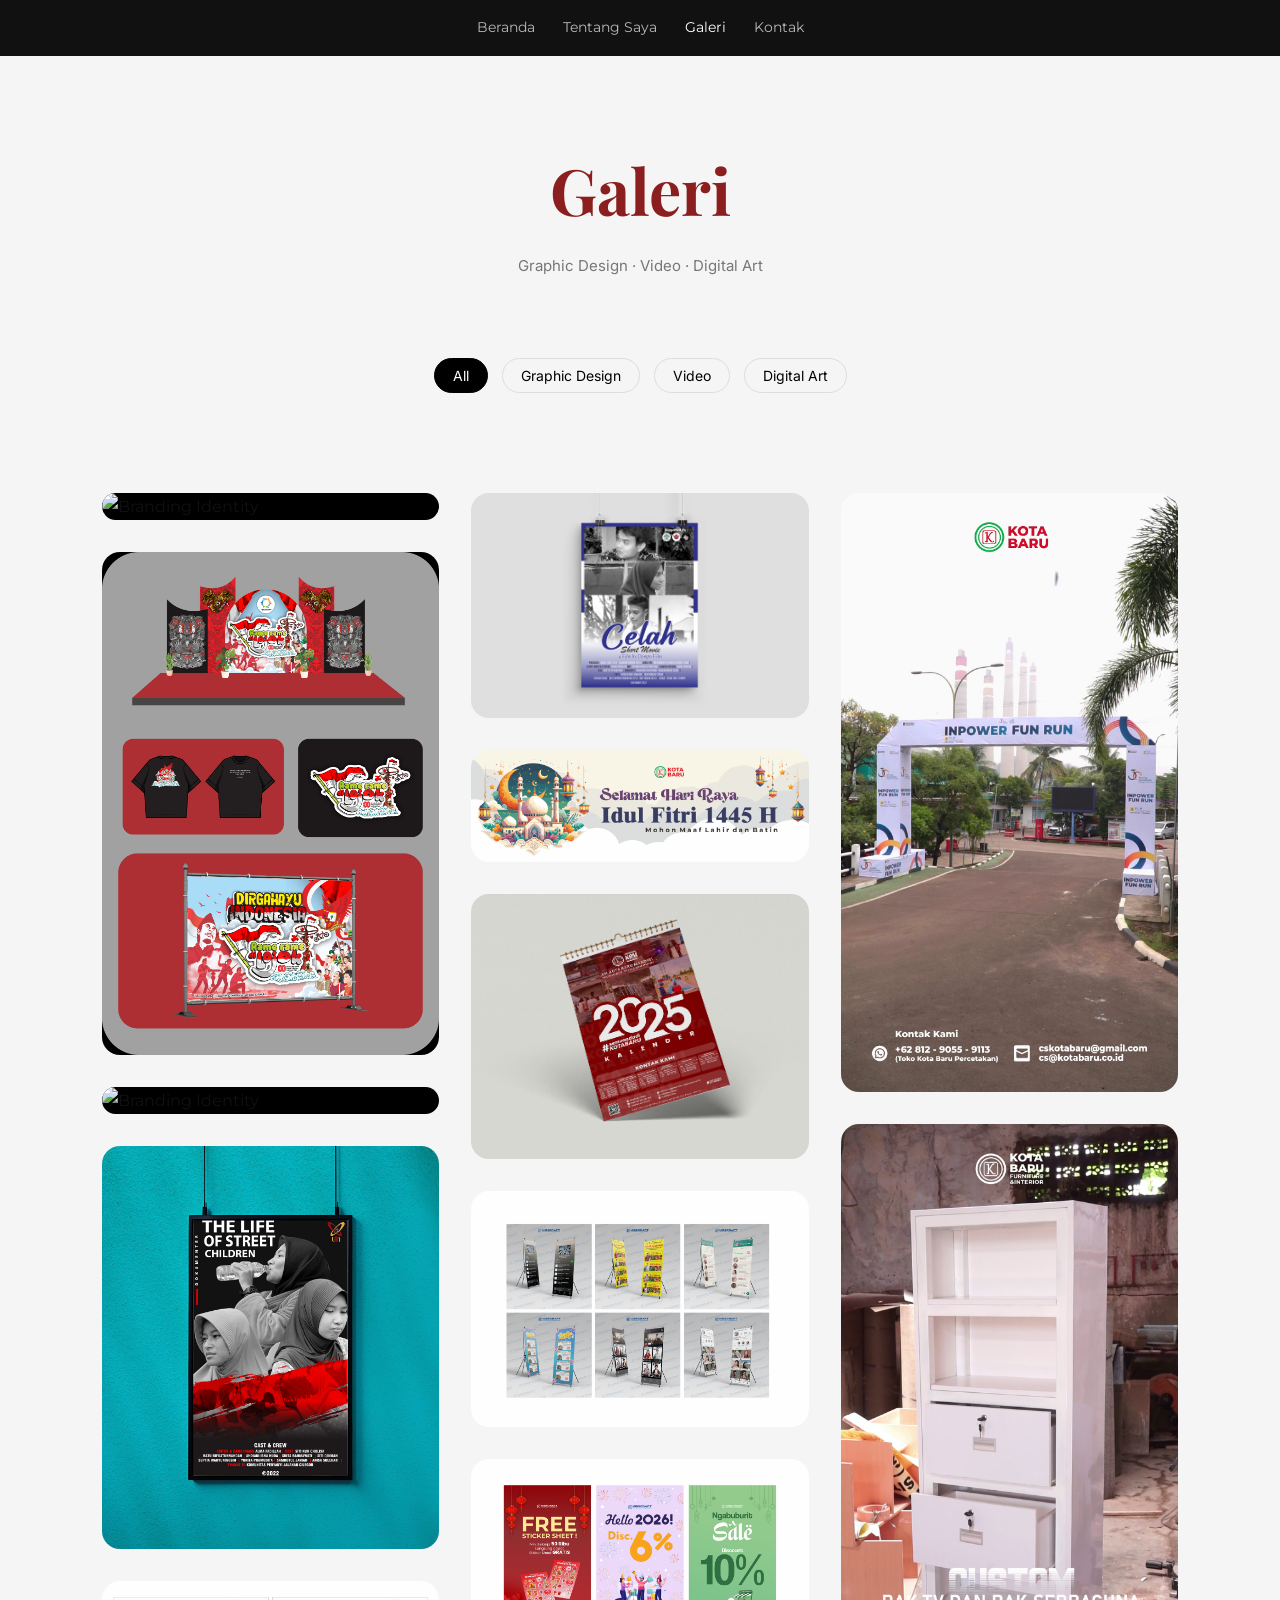
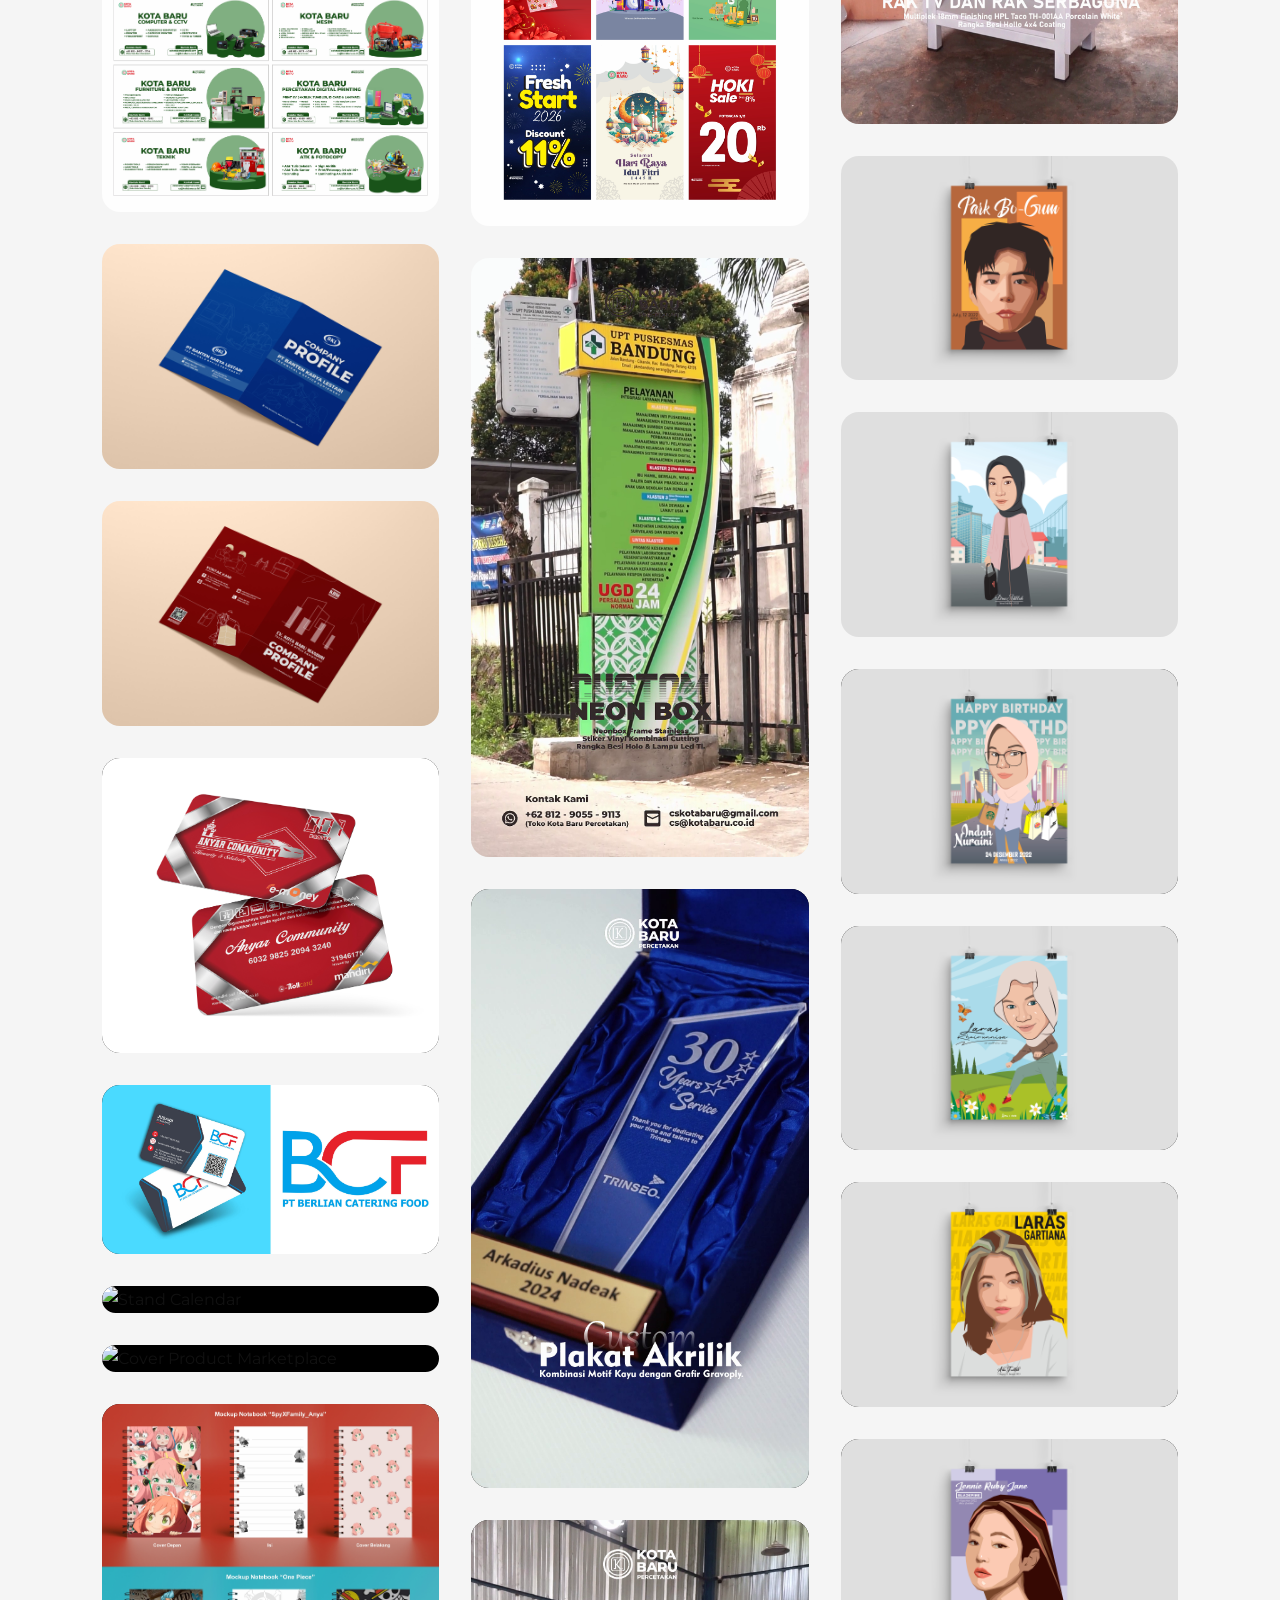
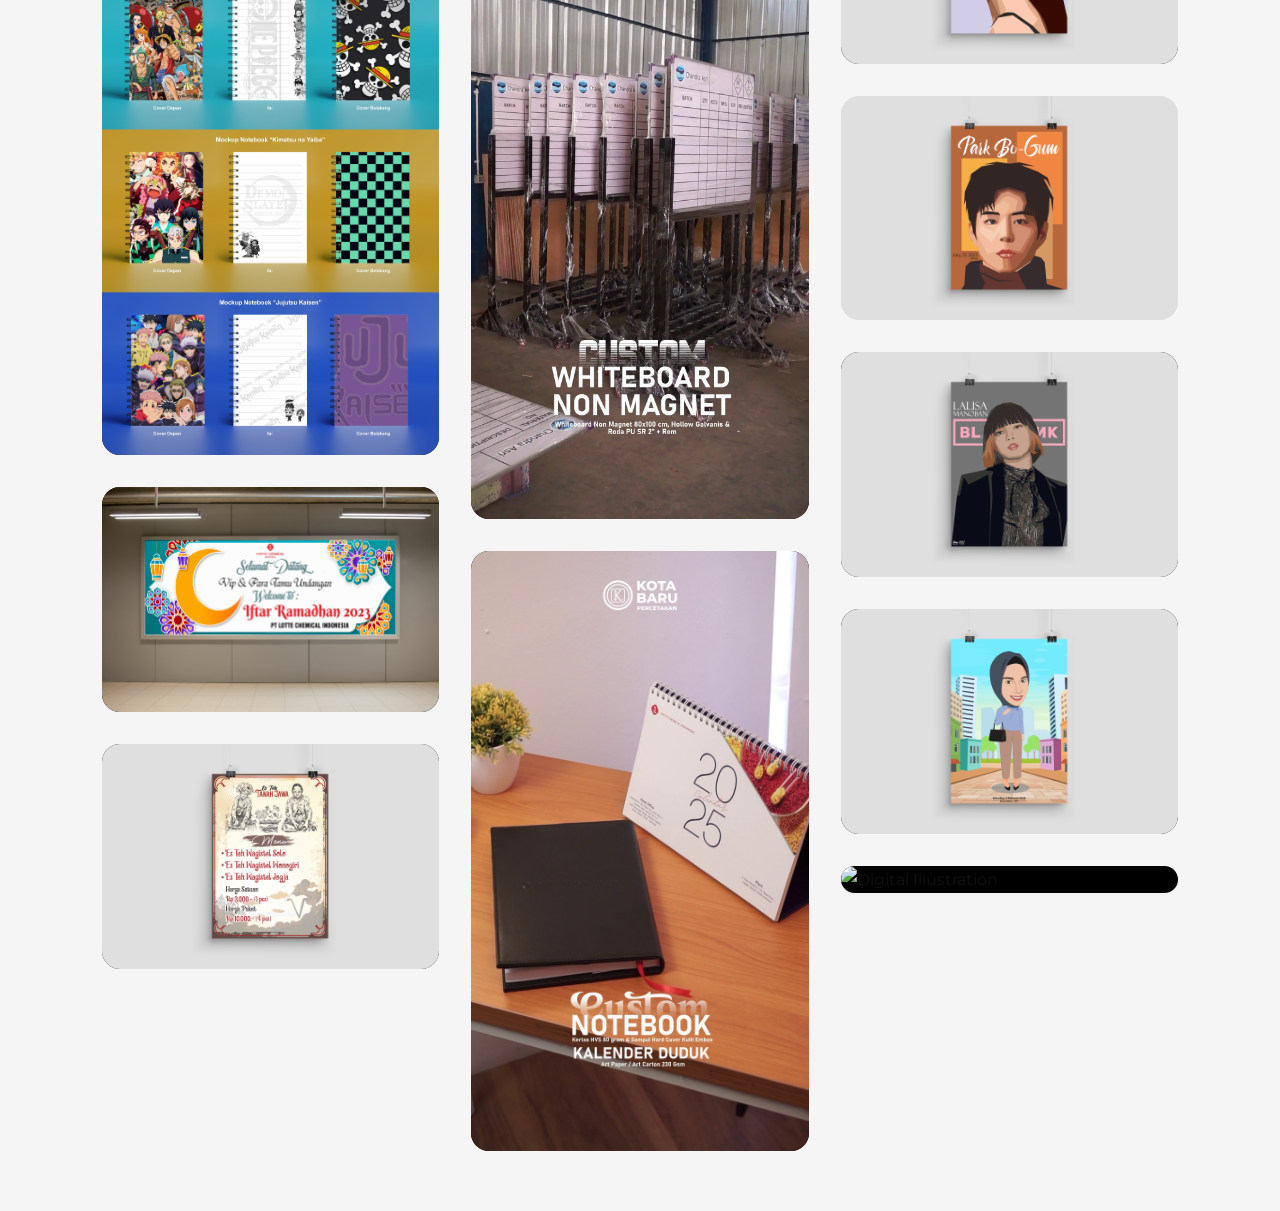
==== galeri.html @ 46d8c025 "first commit" ====
<!DOCTYPE html>
<html lang="id">
<head>
  <meta charset="UTF-8" />
  <meta name="viewport" content="width=device-width, initial-scale=1.0"/>
  <title>Galeri — Alma Fadillah</title>

  <link href="https://fonts.googleapis.com/css2?family=Playfair+Display:wght@600;800&family=Inter:wght@300;400;500&family=Montserrat:wght@300;400;500;600&display=swap" rel="stylesheet">
  <link rel="stylesheet" href="css/style.css">
</head>
<body>

<!-- NAVBAR -->
<nav class="navbar">
  <div class="nav-inner center">
    <div class="nav-links">
      <a href="index.html">Beranda</a>
      <a href="tentangsaya.html">Tentang Saya</a>
      <a class="active" href="galeri.html">Galeri</a>
      <a href="kontak.html">Kontak</a>
    </div>
  </div>
</nav>

<!-- HEADER -->
<section class="works-header">
  <h1>Galeri</h1>
  <p>Graphic Design · Video · Digital Art</p>
</section>

<!-- FILTER -->
<div class="works-filter">
  <button class="filter-item active" data-filter="all">All</button>
  <button class="filter-item" data-filter="design">Graphic Design</button>
  <button class="filter-item" data-filter="video">Video</button>
  <button class="filter-item" data-filter="art">Digital Art</button>
</div>

<!-- WORKS GRID -->
<section class="works">

  <!-- ================= GRAPHIC DESIGN ================= -->
  <div class="work-card" data-category="design">
    <img src="Media/KEDAI A2 + 1.png" alt="Branding Identity">
    <div class="work-info">
      <h4>Branding Identity</h4>
      <span>Graphic Design</span>
    </div>
  </div>

    <div class="work-card" data-category="design">
    <img src="Media/RAME RAME DI LOJOK.png" alt="Branding Identity">
    <div class="work-info">
      <h4>Branding Identity</h4>
      <span>Graphic Design</span>
    </div>

  </div>
    <div class="work-card" data-category="design">
    <img src="Media/LOJOK FUNDAY.png" alt="Branding Identity">
    <div class="work-info">
      <h4>Branding Identity</h4>
      <span>Graphic Design</span>
    </div>
  </div>

  <div class="work-card" data-category="design">
    <img src="Media/m_s1_5.jpg" alt="Promotional Poster">
    <div class="work-info">
      <h4>Promotional Poster</h4>
      <span>Graphic Design</span>
    </div>
  </div>

  </div>
    <div class="work-card" data-category="design">
    <img src="Media/KOTABARU.jpg" alt="Banner Design">
    <div class="work-info">
      <h4>Banner Website</h4>
      <span>Graphic Design</span>
    </div>
  </div>

    </div>
    <div class="work-card" data-category="design">
    <img src="Media/Company Profile Banten Karya Lestari.jpg" alt="Company Profile">
    <div class="work-info">
      <h4>Company Profile</h4>
      <span>Graphic Design</span>
    </div>
  </div>

    </div>
    <div class="work-card" data-category="design">
    <img src="Media/COMPANY PROFILE KOTA BARU 2025.jpg" alt="Company Profile">
    <div class="work-info">
      <h4>Company Profile</h4>
      <span>Graphic Design</span>
    </div>
  </div>

      </div>
    <div class="work-card" data-category="design">
    <img src="Media/417588882_4dc7d1eb-621c-43a7-b7d1-4bcab6e1b6f1.jpg" alt="Card">
    <div class="work-info">
      <h4>Card</h4>
      <span>Graphic Design</span>
    </div>
  </div>

      </div>
    <div class="work-card" data-category="design">
    <img src="Media/BCF.jpg" alt="Name Card">
    <div class="work-info">
      <h4>Name Card & Logo</h4>
      <span>Graphic Design</span>
    </div>
  </div>

        </div>
    <div class="work-card" data-category="design">
    <img src="Media/KALENDER DUDUK KOTA BARU 2025.jpg" alt="Stand Calendar">
    <div class="work-info">
      <h4>Stand Calendar</h4>
      <span>Graphic Design</span>
    </div>
  </div>

         </div>
    <div class="work-card" data-category="design">
    <img src="Media/COVER MARKETPLACE.png" alt="Cover Product Marketplace">
    <div class="work-info">
      <h4>Cover Product Marketplace</h4>
      <span>Graphic Design</span>
    </div>
  </div>

           </div>
    <div class="work-card" data-category="design">
    <img src="Media/MockupNotebook.jpg" alt="Mockup Notebook">
    <div class="work-info">
      <h4>Mockup Notebook</h4>
      <span>Graphic Design</span>
    </div>
  </div>

           </div>
    <div class="work-card" data-category="design">
    <img src="Media/ROLL BANNER LOTTE RAMADHAN.jpg" alt="Banner">
    <div class="work-info">
      <h4>Banner</h4>
      <span>Graphic Design</span>
    </div>
  </div>

             </div>
    <div class="work-card" data-category="design">
    <img src="Media/5780501_14H.jpg" alt="Menu Book">
    <div class="work-info">
      <h4>Menu Book</h4>
      <span>Graphic Design</span>
    </div>
  </div>

               </div>
    <div class="work-card" data-category="design">
    <img src="Media/5780501_14I.jpg" alt="Poster Movie">
    <div class="work-info">
      <h4>Poster Movie</h4>
      <span>Graphic Design</span>
    </div>
  </div>

                 </div>
    <div class="work-card" data-category="design">
    <img src="Media/IDUL FITRI 2.jpg" alt="Feed Instagram">
    <div class="work-info">
      <h4>Feed Instagram</h4>
      <span>Graphic Design</span>
    </div>
  </div>

                 </div>
    <div class="work-card" data-category="design">
    <img src="Media/KALENDER DINDING 2025.jpg" alt="Calendar">
    <div class="work-info">
      <h4>Calendar</h4>
      <span>Graphic Design</span>
    </div>
  </div>

                 </div>
    <div class="work-card" data-category="design">
    <img src="Media/TEMPLATE X BANNER.jpg" alt="Template Custom X Banner">
    <div class="work-info">
      <h4>Template Custom X Banner</h4>
      <span>Graphic Design</span>
    </div>
  </div>

                 </div>
    <div class="work-card" data-category="design">
    <img src="Media/STORY.jpg" alt="Story Social Media">
    <div class="work-info">
      <h4>Poster</h4>
      <span>Graphic Design</span>
    </div>
  </div>
  <!-- ================= VIDEO (INSTAGRAM) ================= -->
  <a
    href="https://www.instagram.com/reel/DM_v2r_N6xY/"
    target="_blank"
    class="work-card video-card"
    data-category="video"
  >
    <img src="Media/NEON BOX.png" alt="Custom NeonBox">
    <div class="work-info">
      <h4>Custom NeonBox</h4>
      <span>Video Production · Instagram</span>
    </div>
  </a>
  <a
    href="https://www.instagram.com/reel/DMt1JNIIuYc/?utm_source=ig_web_copy_link&igsh=MzRlODBiNWFlZA=="
    target="_blank"
    class="work-card video-card"
    data-category="video"
  >
    <img src="Media/akrilik.png" alt="Plakat Akrilik">
    <div class="work-info">
      <h4>Plakat Akrilik</h4>
      <span>Video Production · Instagram</span>
    </div>
  </a>
  <a
    href="https://www.instagram.com/reel/DMjo17qNfu5/?utm_source=ig_web_copy_link&igsh=MzRlODBiNWFlZA=="
    target="_blank"
    class="work-card video-card"
    data-category="video"
  >
    <img src="Media/MADING CHDRA.png" alt="Custom Whiteboard">
    <div class="work-info">
      <h4>Custom Whiteboard</h4>
      <span>Video Production · Instagram</span>
    </div>
  </a>
  <a
    href="https://www.instagram.com/reel/DQYJe3HjYIH/?utm_source=ig_web_copy_link&igsh=MzRlODBiNWFlZA=="
    target="_blank"
    class="work-card video-card"
    data-category="video"
  >
    <img src="Media/NOTEBOOK LOTTE.png" alt="Custom Notebook">
    <div class="work-info">
      <h4>Custom Notebook</h4>
      <span>Video Production · Instagram</span>
    </div>
  </a>
  <a
    href="https://www.instagram.com/reel/DPNjNgLlFDO/?utm_source=ig_web_copy_link&igsh=MzRlODBiNWFlZA=="
    target="_blank"
    class="work-card video-card"
    data-category="video"
  >
    <img src="Media/FUNRUN.png" alt="Custom Gate">
    <div class="work-info">
      <h4>Custom Gate</h4>
      <span>Video Production · Instagram</span>
    </div>
  </a>
  <a
    href="https://www.instagram.com/reel/DQauRfOgXzu/?utm_source=ig_web_copy_link&igsh=MzRlODBiNWFlZA=="
    target="_blank"
    class="work-card video-card"
    data-category="video"
  >
    <img src="Media/RAK SERBAGUNA.png" alt="Custom Furniture">
    <div class="work-info">
      <h4>Custom Furniture</h4>
      <span>Video Production · Instagram</span>
    </div>
  </a>
  <!-- ================= DIGITAL ART ================= -->
  <div class="work-card" data-category="art">
    <img src="Media/5780501_14E.jpg" alt="Digital Illustration">
    <div class="work-info">
      <h4>Digital Illustration</h4>
      <span>Digital Art</span>
    </div>
  </div>

  <div class="work-card" data-category="art">
    <img src="Media/5780501_14.jpg " alt="Digital Illustration">
    <div class="work-info">
      <h4>Digital Illustration</h4>
      <span>Digital Art</span>
    </div>
  </div>

    <div class="work-card" data-category="art">
    <img src="Media/5780501_14A.jpg" alt="Digital Illustration">
    <div class="work-info">
      <h4>Digital Illustration</h4>
      <span>Digital Art</span>
    </div>
  </div>

    <div class="work-card" data-category="art">
    <img src="Media/5780501_14B.jpg" alt="Digital Illustration">
    <div class="work-info">
      <h4>Digital Illustration</h4>
      <span>Digital Art</span>
    </div>
  </div>

    <div class="work-card" data-category="art">
    <img src="Media/5780501_14C.jpg" alt="Digital Illustration">
    <div class="work-info">
      <h4>Digital Illustration</h4>
      <span>Digital Art</span>
    </div>
  </div>

      <div class="work-card" data-category="art">
    <img src="Media/5780501_14D.jpg" alt="Digital Illustration">
    <div class="work-info">
      <h4>Digital Illustration</h4>
      <span>Digital Art</span>
    </div>
  </div>

        <div class="work-card" data-category="art">
    <img src="Media/5780501_14E.jpg" alt="Digital Illustration">
    <div class="work-info">
      <h4>Digital Illustration</h4>
      <span>Digital Art</span>
    </div>
  </div>

          <div class="work-card" data-category="art">
    <img src="Media/5780501_14F.jpg" alt="Digital Illustration">
    <div class="work-info">
      <h4>Digital Illustration</h4>
      <span>Digital Art</span>
    </div>
  </div>

            <div class="work-card" data-category="art">
    <img src="Media/5780501_14G.jpg" alt="Digital Illustration">
    <div class="work-info">
      <h4>Digital Illustration</h4>
      <span>Digital Art</span>
    </div>
  </div>
            <div class="work-card" data-category="art">
    <img src="Media/KARIKATUR ALL IN.jpg" alt="Digital Illustration">
    <div class="work-info">
      <h4>Digital Illustration</h4>
      <span>Digital Art</span>
    </div>
  </div>

</section>

<script src="js/main.js"></script>
</body>
</html>
---- css/style.css ----
/* =====================================================
   GLOBAL RESET & VARIABLE
===================================================== */
*,
*::before,
*::after {
  margin: 0;
  padding: 0;
  box-sizing: border-box;
}

:root {
  --red: #8b1e1e;
  --red-soft: #f8eeee;
  --dark: #111;
}

html {
  scroll-behavior: smooth;
}

body {
  font-family: 'Montserrat', sans-serif;
  background: #f5f5f5;
  color: #111;
  line-height: 1.7;
}

/* IMAGE NATURAL (WAJIB) */
img {
  max-width: 100%;
  height: auto;
  display: block;
}

/* =====================================================
   NAVBAR
===================================================== */
.navbar {
  position: sticky;
  top: 0;
  background: var(--dark);
  z-index: 10;
}

.nav-inner {
  max-width: 1200px;
  margin: auto;
  padding: 16px 24px;
  display: flex;
  flex-direction: column;
  align-items: center;
  gap: 12px;
}

.logo {
  color: #fff;
  font-weight: 600;
  letter-spacing: 2px;
}

.nav-links {
  display: flex;
  gap: 28px;
}

.nav-links a {
  color: #fff;
  text-decoration: none;
  font-size: 14px;
  opacity: 0.7;
}

.nav-links a.active,
.nav-links a:hover {
  opacity: 1;
}

/* =====================================================
   HERO
===================================================== */
.hero {
  min-height: 100vh;
  background: var(--red);
  display: flex;
  align-items: center;
  justify-content: center;
}

.hero-inner {
  text-align: center;
  color: #fff;
}

.hero h1 {
  margin-top: px;
  letter-spacing: px;
  font-family: 'Playfair Display', serif;
  font-size: 120px;
}
.hero h2 {
  margin-top: px;
  font-family: 'Playfair Display', serif;
  font-size: 40px;
}
.hero p {
  margin-top: px;
  letter-spacing: px;
}

.hero-btn {
  display: inline-block;
  margin-top: 36px;
  padding: 14px 36px;
  border: 1.5px solid #fff;
  border-radius: 6px;
  color: #fff;
  text-decoration: none;
  font-size: 13px;
  letter-spacing: 2px;
  transition: .3s;
}

.hero-btn:hover {
  background: #fff;
  color: var(--red);
}

/* =====================================================
   SECTION BASE
===================================================== */
.section-red {
  background: var(--red-soft);
  padding: 100px 0;
  border-top: 4px solid var(--red);
}

/* =====================================================
   ABOUT PAGE
===================================================== */
.about-editorial {
  max-width: 1200px;
  margin: auto;
  padding: 0 24px;
}

/* TITLE */
.about-head {
  max-width: 600px;
  margin: 0 auto 64px;
  text-align: center;
}

.about-head h1 {
  font-family: 'Playfair Display', serif;
  font-size: 50px;
  color: var(--red);
}

.about-head .line {
  width: 64px;
  height: 4px;
  background: var(--red);
  margin: 18px auto 0;
}

/* CONTENT */
.about-content {
  display: flex;
  flex-direction: column;
  align-items: center;
  gap: 56px;
}

.about-text {
  max-width: 780px;
  text-align: center;
}

.about-text p {
  line-height: 1.9;
}

/* =====================================================
   ABOUT IMAGES — FLEXIBLE / NATURAL
===================================================== */
.about-images {
  width: 100%;
  max-width: 1000px;
  margin: auto;
  column-width: 260px;
  column-gap: 24px;
}

.about-images img {
  width: 100%;
  height: auto;
  margin-bottom: 24px;
  border-radius: 16px;
  box-shadow: 0 14px 32px rgba(0,0,0,0.08);
  transition: transform .3s ease, box-shadow .3s ease;
}

.about-images img:hover {
  transform: translateY(-4px);
  box-shadow: 0 20px 46px rgba(0,0,0,0.14);
}

/* =====================================================
   EXPERIENCE
===================================================== */
.experience-wrap {
  max-width: 1000px;
  margin: auto;
}

.experience-wrap h1 {
  text-align: center;
  font-family: 'Playfair Display', serif;
  font-size: 50px;
  margin-bottom: 80px;
  color: var(--red);
}

.timeline {
  display: flex;
  flex-direction: column;
  gap: 96px;
}

.timeline-item {
  display: grid;
  grid-template-columns: 160px 1fr;
  gap: 40px;
  position: relative;
}

.year {
  font-size: 13px;
  letter-spacing: 1px;
  opacity: .6;
}

.timeline-content h4 {
  font-size: 22px;
  margin-bottom: 6px;
}

.timeline-content .role {
  font-weight: 500;
  margin-bottom: 12px;
}

.timeline-content .desc {
  max-width: 720px;
  margin-bottom: 24px;
  line-height: 1.8;
}

/* WORK PREVIEW — NATURAL SIZE */
.experience-works {
  display: grid;
  grid-template-columns: repeat(auto-fill, minmax(260px, 1fr));
  gap: 20px;
}

.experience-works img {
  width: 100%;
  height: auto;          /* ⬅️ ini kuncinya */
  object-fit: contain;   /* gambar nggak kepotong */
  border-radius: 14px;
  box-shadow: 0 10px 25px rgba(0,0,0,0.08);
  background: #f5f5f5;
  transition: transform 0.3s ease, box-shadow 0.3s ease;
}

.experience-works img:hover {
  transform: translateY(-6px) scale(1.02);
  box-shadow: 0 20px 40px rgba(0,0,0,0.15);
}

/* =====================================================
   SKILLS
===================================================== */
.skills-section {
  margin-top: 96px;
  text-align: center;
}

.skills-section h1 {
  font-family: 'Playfair Display', serif;
  font-size: 50px;
  color: var(--red);
  margin-bottom: 48px;
}

.skills-list {
  max-width: 1000px;
  margin: auto;
  list-style: none;
  display: grid;
  grid-template-columns: repeat(auto-fit, minmax(280px, 1fr));
  gap: 24px;
  text-align: left;
}

.skills-list li {
  background: #fff;
  padding: 22px 26px;
  border-radius: 16px;
  box-shadow: 0 14px 34px rgba(0,0,0,0.06);
}

/* =====================================================
   TOOLS
===================================================== */
.tools-grid {
  max-width: 900px;
  margin: auto;
  display: grid;
  grid-template-columns: repeat(auto-fit, minmax(180px, 1fr));
  gap: 28px;
}

.tool-item {
  background: #fff;
  padding: 32px 24px;
  border-radius: 20px;
  text-align: center;
  box-shadow: 0 14px 36px rgba(0,0,0,0.06);
}
.tools-grid {
  display: grid;
  grid-template-columns: repeat(auto-fit, minmax(140px, 1fr));
  gap: 24px;
}

.tool-item {
  display: flex;
  flex-direction: column;
  align-items: center;
  gap: 12px;
  text-align: center;
}

.tool-item img {
  width: 100px;
  height: 100px;
  object-fit: contain;
  filter: grayscale(100%);
  transition: 0.3s ease;
}

.tool-item:hover img {
  filter: grayscale(0%);
  transform: scale(1.05);
}

.tool-item span {
  font-size: 14px;
  font-weight: 300;
}

.skills-section {
  overflow-x: auto;
}

/* =====================================================
   RESPONSIVE
===================================================== */
@media (max-width: 768px) {
  .timeline-item {
    grid-template-columns: 1fr;
  }

  .hero h1 {
    font-size: 48px;
  }
}

.skills-list {
  list-style: none;
  padding: 0;
}

.skills-list li {
  display: flex;
  align-items: center;
  gap: 14px;
  font-family: 'Montserrat', sans-serif;
  font-size: 16px;
  margin-bottom: 14px;
}

.skills-list li i {
  color: var(--red);
  font-size: 18px;
  min-width: 20px;
}

/* ================= WORKS GRID ================= */
.works {
  column-count: 3;
  column-gap: 32px;
  padding: 60px 8%;
}

@media (max-width: 1024px) {
  .works {
    column-count: 2;
  }
}

@media (max-width: 600px) {
  .works {
    column-count: 1;
  }
}

/* ================= WORK CARD ================= */
.work-card {
  position: relative;
  margin-bottom: 32px;
  break-inside: avoid;
  border-radius: 18px;
  overflow: hidden;
  background: #000;
  cursor: pointer;
  display: block;
}

/* ================= IMAGE ================= */
.work-card img {
  width: 100%;
  height: auto;
  display: block;
  transition: transform .6s ease;
}

/* hover zoom */
.work-card:hover img {
  transform: scale(1.05);
}

/* ================= OVERLAY INFO ================= */
.work-info {
  position: absolute;
  inset: 0;
  display: flex;
  flex-direction: column;
  justify-content: flex-end;
  padding: 24px;
  background: linear-gradient(
    to top,
    rgba(0,0,0,.7),
    rgba(0,0,0,0)
  );
  opacity: 0;
  transition: opacity .4s ease;
}

.work-card:hover .work-info {
  opacity: 1;
}

.work-info h4 {
  font-family: 'Playfair Display', serif;
  font-size: 20px;
  color: #fff;
  margin-bottom: 4px;
}

.work-info span {
  font-family: 'Inter', sans-serif;
  font-size: 13px;
  color: rgba(255,255,255,.75);
}

/* ================= VIDEO ICON ================= */
.video-card::after {
  content: "▶";
  position: absolute;
  top: 50%;
  left: 50%;
  transform: translate(-50%, -50%);
  font-size: 42px;
  color: rgba(255,255,255,.9);
  opacity: 0;
  transition: opacity .4s ease;
  pointer-events: none;
}

.video-card:hover::after {
  opacity: 1;
}

/* ================= FILTER ================= */
.works-filter {
  display: flex;
  justify-content: center;
  gap: 14px;
  margin: 40px 0;
}

.filter-item {
  font-family: 'Inter';
  padding: 8px 18px;
  border-radius: 999px;
  border: 1px solid #ddd;
  background: transparent;
  cursor: pointer;
  font-size: 14px;
  transition: all .3s ease;
}

.filter-item:hover,
.filter-item.active {
  background: #000;
  color: #fff;
  border-color: #000;
}

/* ================= HEADER ================= */
.works-header {
  text-align: center;
  padding: 80px 0 40px;
}

.works-header h1 {
  font-family: 'Playfair Display';
  font-size: 64px;
  margin-bottom: 8px;
  color: #8b1e1e;
}

.works-header p {
  font-family: 'Inter';
  color: #777;
  font-size: 15px;
}

/* ============ CONTACT =============== */
.contact {
  padding: 80px 20px;
  text-align: center;
}

.contact-inner {
  max-width: 700px;
  margin: auto;
}

.contact-desc {
  margin: 16px 0 40px;
  font-size: 16px;
  opacity: 0.8;
}

.contact-list {
  display: flex;
  flex-direction: column;
  gap: 24px;
}

.contact-item h4 {
  margin-bottom: 6px;
  font-weight: 600;
}

.contact-item a {
  text-decoration: none;
  font-weight: 500;
}
.contact {
  min-height: 100vh;
  display: flex;
  align-items: center;
  justify-content: center;
  padding: 40px 20px;
}

.contact-inner {
  max-width: 900px;
  text-align: center;
}

.contact-inner h1 {
  font-family: 'Playfair Display', serif;
  font-size: 48px;
  margin-bottom: 12px;
}

.contact-desc {
  font-size: 16px;
  opacity: 0.75;
  margin-bottom: 48px;
}

.contact-grid {
  display: grid;
  grid-template-columns: repeat(3, 1fr);
  gap: 24px;
}

.contact-card {
  padding: 32px 24px;
  border: 1px solid rgba(0,0,0,0.08);
  text-decoration: none;
  transition: all 0.3s ease;
}

.contact-card h4 {
  font-size: 18px;
  margin-bottom: 8px;
}

.contact-card p {
  font-size: 14px;
  opacity: 0.7;
}

.contact-card:hover {
  transform: translateY(-6px);
  border-color: #000;
}
.contact-bold {
  min-height: 100vh;
  display: grid;
  grid-template-columns: 1.2fr 1fr;
  padding: 80px;
  gap: 80px;
}

.contact-left h1 {
  font-family: 'Playfair Display', serif;
  font-size: 88px;
  line-height: 1;
  margin-bottom: 32px;
}

.contact-left p {
  max-width: 320px;
  font-size: 16px;
  opacity: 0.75;
}

.contact-right {
  display: flex;
  flex-direction: column;
  justify-content: center;
  gap: 32px;
}

.contact-line {
  text-decoration: none;
  padding-bottom: 16px;
  border-bottom: 1px solid rgba(0,0,0,0.2);
  transition: all 0.3s ease;
}

.contact-line span {
  display: block;
  font-size: 12px;
  letter-spacing: 1px;
  text-transform: uppercase;
  opacity: 0.6;
  margin-bottom: 6px;
}

.contact-line strong {
  font-size: 20px;
  font-weight: 500;
}

.contact-line:hover {
  transform: translateX(12px);
  border-color: #000;
}

.contact-right.icon-only {
  display: flex;
  flex-direction: column;
  gap: 24px;
}

.contact-right.icon-only a {
  font-size: 26px;
  color: #111;
  transition: transform 0.3s ease, opacity 0.3s ease;
}

.contact-right.icon-only a:hover {
  transform: translateX(6px);
  opacity: 0.6;
}
.contact-center {
  min-height: 100vh;
  display: flex;
  flex-direction: column;
  justify-content: center;
  align-items: center;
  text-align: center;
  gap: 28px;
  padding: 0 20px;
}

.contact-center h1 {
  font-family: 'Playfair Display', serif;
  font-size: clamp(48px, 7vw, 80px);
  line-height: 0.95;
  letter-spacing: -1px;
  color: #8b1e1e;
}

.contact-center p {
  font-family: 'Inter', sans-serif;
  font-size: 16px;
  opacity: 0.75;
  line-height: 1.6;
}

.contact-icons {
  display: flex;
  gap: 32px;
  margin-top: 12px;
}

.contact-icons a {
  font-size: 35px;
  color: #111;
  transition: transform 0.3s ease, opacity 0.3s ease;
}

.contact-icons a:hover {
  transform: translateY(-6px);
  opacity: 0.6;
}
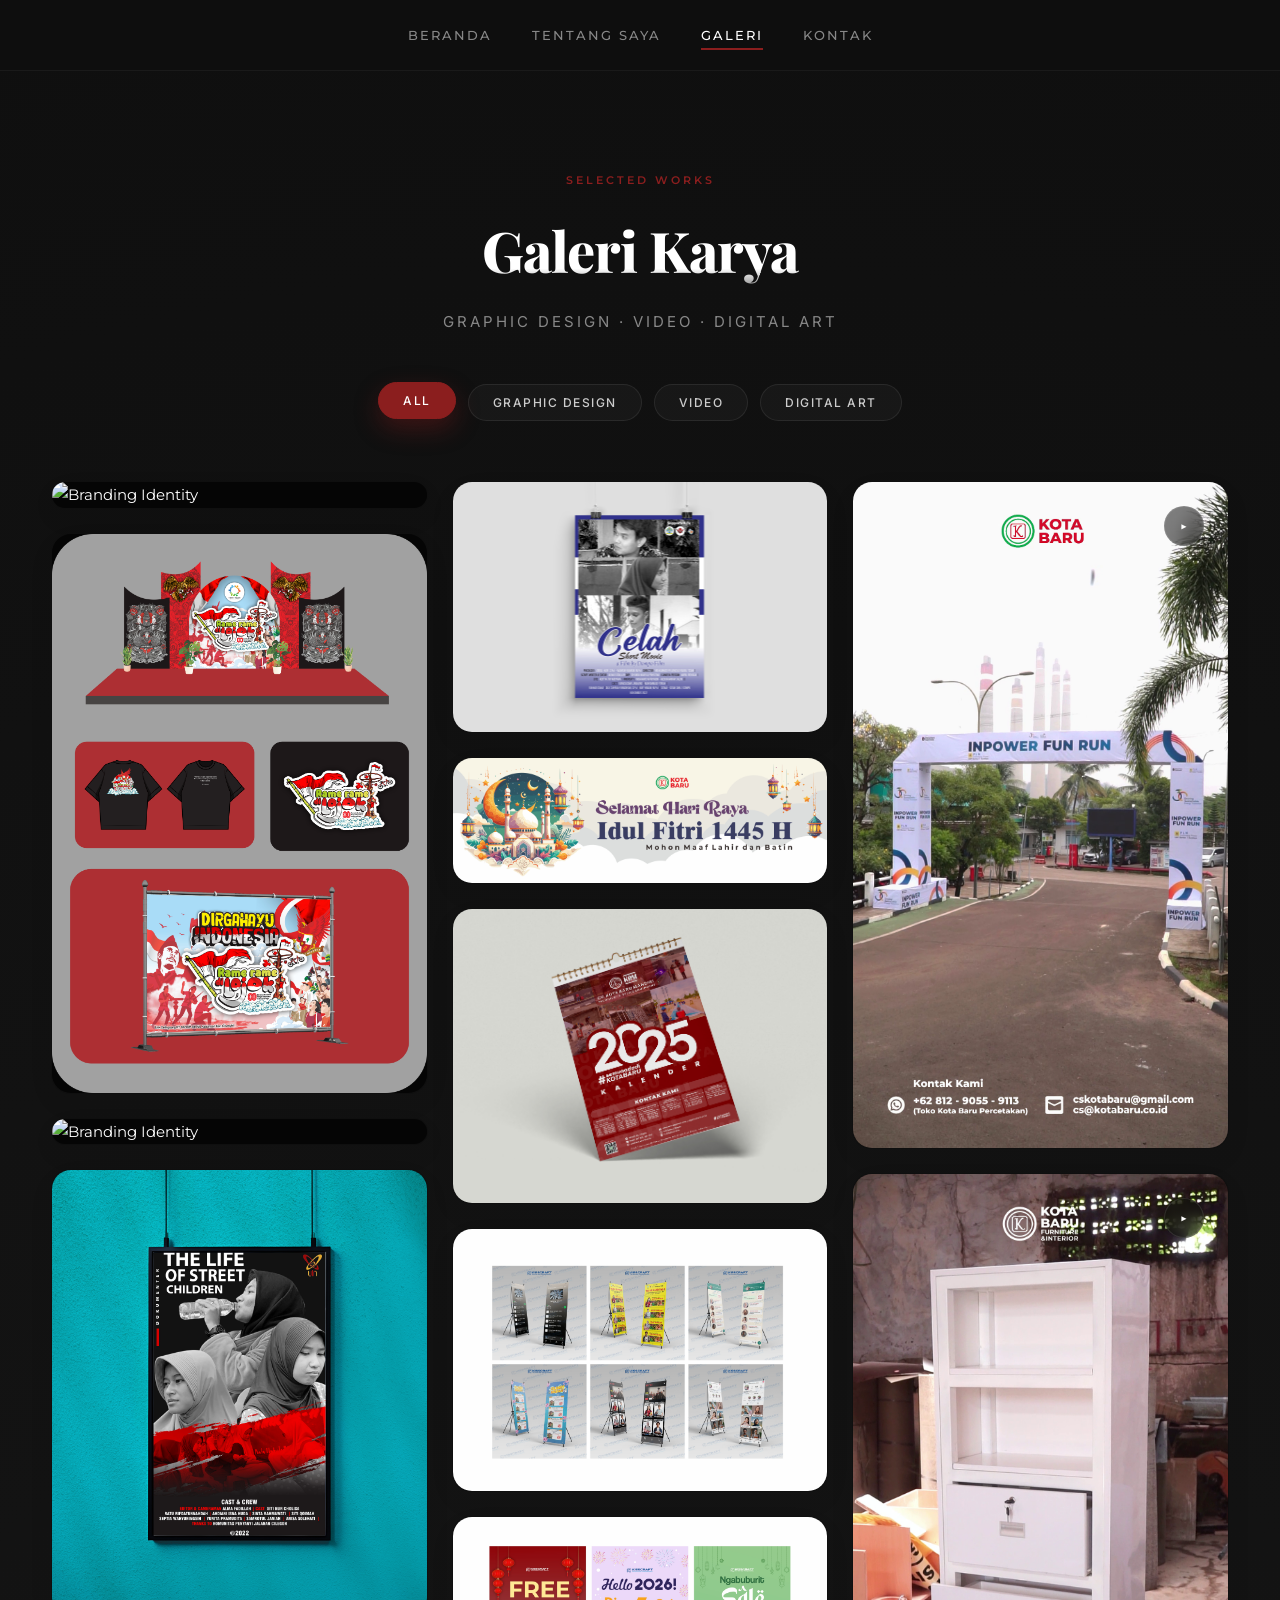
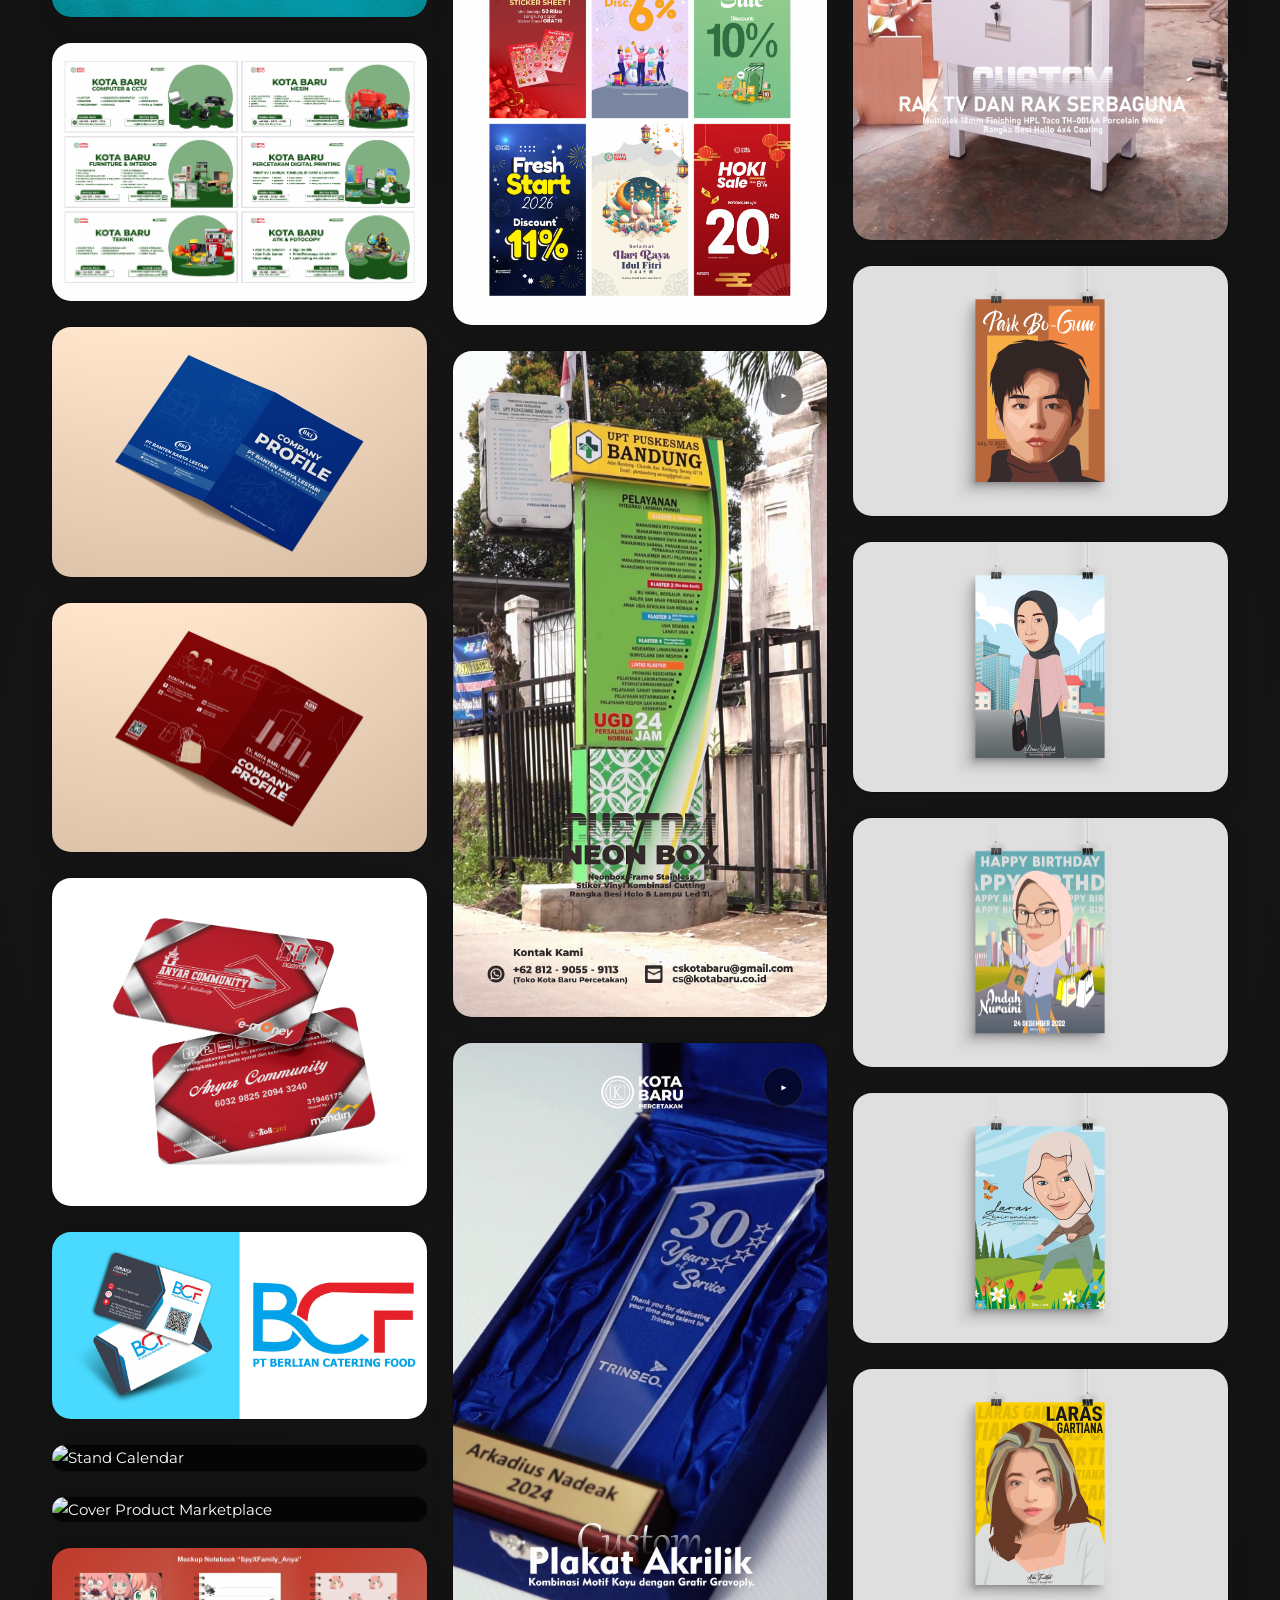
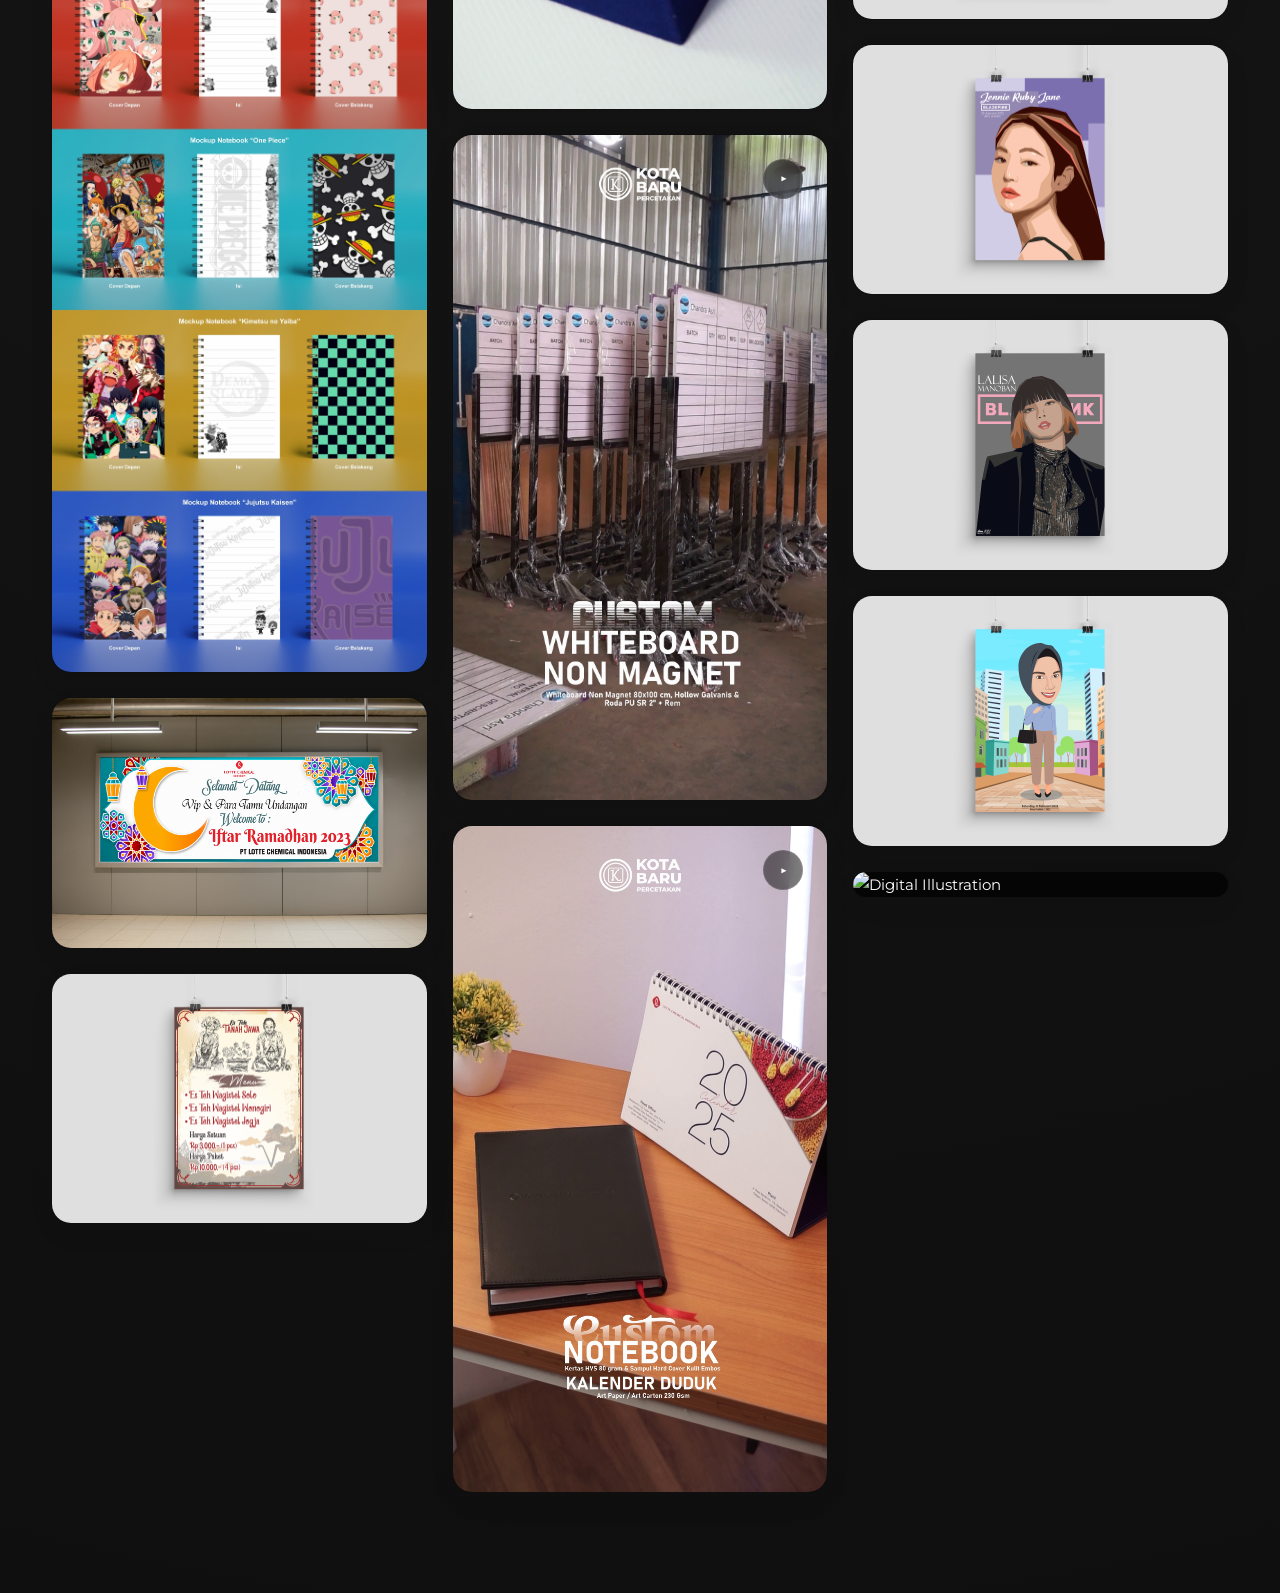
==== commit 57a730e9: "Update: Mengubah halaman kontak dan galeri ke tema premium dark" ====
--- a/galeri.html
+++ b/galeri.html
@@ -5,14 +5,16 @@
   <meta name="viewport" content="width=device-width, initial-scale=1.0"/>
   <title>Galeri — Alma Fadillah</title>
 
-  <link href="https://fonts.googleapis.com/css2?family=Playfair+Display:wght@600;800&family=Inter:wght@300;400;500&family=Montserrat:wght@300;400;500;600&display=swap" rel="stylesheet">
+  <link href="https://fonts.googleapis.com/css2?family=Playfair+Display:wght@600;800&family=Inter:wght@300;400;500;600&family=Montserrat:wght@300;400;500;600;700&display=swap" rel="stylesheet">
+  
+  <link rel="stylesheet" href="https://cdnjs.cloudflare.com/ajax/libs/font-awesome/6.5.1/css/all.min.css">
+
   <link rel="stylesheet" href="css/style.css">
 </head>
-<body>
-
-<!-- NAVBAR -->
+<body class="dark-page-body">
+
 <nav class="navbar">
-  <div class="nav-inner center">
+  <div class="nav-inner">
     <div class="nav-links">
       <a href="index.html">Beranda</a>
       <a href="tentangsaya.html">Tentang Saya</a>
@@ -22,24 +24,21 @@
   </div>
 </nav>
 
-<!-- HEADER -->
-<section class="works-header">
-  <h1>Galeri</h1>
+<section class="works-header dark-variant">
+  <span class="editorial-badge">Selected Works</span>
+  <h1>Galeri Karya</h1>
   <p>Graphic Design · Video · Digital Art</p>
 </section>
 
-<!-- FILTER -->
-<div class="works-filter">
+<div class="works-filter dark-variant">
   <button class="filter-item active" data-filter="all">All</button>
   <button class="filter-item" data-filter="design">Graphic Design</button>
   <button class="filter-item" data-filter="video">Video</button>
   <button class="filter-item" data-filter="art">Digital Art</button>
 </div>
 
-<!-- WORKS GRID -->
 <section class="works">
 
-  <!-- ================= GRAPHIC DESIGN ================= -->
   <div class="work-card" data-category="design">
     <img src="Media/KEDAI A2 + 1.png" alt="Branding Identity">
     <div class="work-info">
@@ -48,15 +47,15 @@
     </div>
   </div>
 
-    <div class="work-card" data-category="design">
+  <div class="work-card" data-category="design">
     <img src="Media/RAME RAME DI LOJOK.png" alt="Branding Identity">
     <div class="work-info">
       <h4>Branding Identity</h4>
       <span>Graphic Design</span>
     </div>
-
-  </div>
-    <div class="work-card" data-category="design">
+  </div>
+
+  <div class="work-card" data-category="design">
     <img src="Media/LOJOK FUNDAY.png" alt="Branding Identity">
     <div class="work-info">
       <h4>Branding Identity</h4>
@@ -72,17 +71,15 @@
     </div>
   </div>
 
-  </div>
-    <div class="work-card" data-category="design">
-    <img src="Media/KOTABARU.jpg" alt="Banner Design">
+  <div class="work-card" data-category="design">
+    <img src="Media/KOTABARU.jpg" alt="Banner Website">
     <div class="work-info">
       <h4>Banner Website</h4>
       <span>Graphic Design</span>
     </div>
   </div>
 
-    </div>
-    <div class="work-card" data-category="design">
+  <div class="work-card" data-category="design">
     <img src="Media/Company Profile Banten Karya Lestari.jpg" alt="Company Profile">
     <div class="work-info">
       <h4>Company Profile</h4>
@@ -90,8 +87,7 @@
     </div>
   </div>
 
-    </div>
-    <div class="work-card" data-category="design">
+  <div class="work-card" data-category="design">
     <img src="Media/COMPANY PROFILE KOTA BARU 2025.jpg" alt="Company Profile">
     <div class="work-info">
       <h4>Company Profile</h4>
@@ -99,17 +95,15 @@
     </div>
   </div>
 
-      </div>
-    <div class="work-card" data-category="design">
+  <div class="work-card" data-category="design">
     <img src="Media/417588882_4dc7d1eb-621c-43a7-b7d1-4bcab6e1b6f1.jpg" alt="Card">
     <div class="work-info">
-      <h4>Card</h4>
-      <span>Graphic Design</span>
-    </div>
-  </div>
-
-      </div>
-    <div class="work-card" data-category="design">
+      <h4>Card Layout</h4>
+      <span>Graphic Design</span>
+    </div>
+  </div>
+
+  <div class="work-card" data-category="design">
     <img src="Media/BCF.jpg" alt="Name Card">
     <div class="work-info">
       <h4>Name Card & Logo</h4>
@@ -117,8 +111,7 @@
     </div>
   </div>
 
-        </div>
-    <div class="work-card" data-category="design">
+  <div class="work-card" data-category="design">
     <img src="Media/KALENDER DUDUK KOTA BARU 2025.jpg" alt="Stand Calendar">
     <div class="work-info">
       <h4>Stand Calendar</h4>
@@ -126,8 +119,7 @@
     </div>
   </div>
 
-         </div>
-    <div class="work-card" data-category="design">
+  <div class="work-card" data-category="design">
     <img src="Media/COVER MARKETPLACE.png" alt="Cover Product Marketplace">
     <div class="work-info">
       <h4>Cover Product Marketplace</h4>
@@ -135,8 +127,7 @@
     </div>
   </div>
 
-           </div>
-    <div class="work-card" data-category="design">
+  <div class="work-card" data-category="design">
     <img src="Media/MockupNotebook.jpg" alt="Mockup Notebook">
     <div class="work-info">
       <h4>Mockup Notebook</h4>
@@ -144,8 +135,7 @@
     </div>
   </div>
 
-           </div>
-    <div class="work-card" data-category="design">
+  <div class="work-card" data-category="design">
     <img src="Media/ROLL BANNER LOTTE RAMADHAN.jpg" alt="Banner">
     <div class="work-info">
       <h4>Banner</h4>
@@ -153,8 +143,7 @@
     </div>
   </div>
 
-             </div>
-    <div class="work-card" data-category="design">
+  <div class="work-card" data-category="design">
     <img src="Media/5780501_14H.jpg" alt="Menu Book">
     <div class="work-info">
       <h4>Menu Book</h4>
@@ -162,8 +151,7 @@
     </div>
   </div>
 
-               </div>
-    <div class="work-card" data-category="design">
+  <div class="work-card" data-category="design">
     <img src="Media/5780501_14I.jpg" alt="Poster Movie">
     <div class="work-info">
       <h4>Poster Movie</h4>
@@ -171,8 +159,7 @@
     </div>
   </div>
 
-                 </div>
-    <div class="work-card" data-category="design">
+  <div class="work-card" data-category="design">
     <img src="Media/IDUL FITRI 2.jpg" alt="Feed Instagram">
     <div class="work-info">
       <h4>Feed Instagram</h4>
@@ -180,8 +167,7 @@
     </div>
   </div>
 
-                 </div>
-    <div class="work-card" data-category="design">
+  <div class="work-card" data-category="design">
     <img src="Media/KALENDER DINDING 2025.jpg" alt="Calendar">
     <div class="work-info">
       <h4>Calendar</h4>
@@ -189,8 +175,7 @@
     </div>
   </div>
 
-                 </div>
-    <div class="work-card" data-category="design">
+  <div class="work-card" data-category="design">
     <img src="Media/TEMPLATE X BANNER.jpg" alt="Template Custom X Banner">
     <div class="work-info">
       <h4>Template Custom X Banner</h4>
@@ -198,88 +183,62 @@
     </div>
   </div>
 
-                 </div>
-    <div class="work-card" data-category="design">
+  <div class="work-card" data-category="design">
     <img src="Media/STORY.jpg" alt="Story Social Media">
     <div class="work-info">
-      <h4>Poster</h4>
-      <span>Graphic Design</span>
-    </div>
-  </div>
-  <!-- ================= VIDEO (INSTAGRAM) ================= -->
-  <a
-    href="https://www.instagram.com/reel/DM_v2r_N6xY/"
-    target="_blank"
-    class="work-card video-card"
-    data-category="video"
-  >
+      <h4>Poster Visual</h4>
+      <span>Graphic Design</span>
+    </div>
+  </div>
+
+  <a href="https://www.instagram.com/reel/DM_v2r_N6xY/" target="_blank" class="work-card video-card" data-category="video">
     <img src="Media/NEON BOX.png" alt="Custom NeonBox">
     <div class="work-info">
       <h4>Custom NeonBox</h4>
-      <span>Video Production · Instagram</span>
-    </div>
-  </a>
-  <a
-    href="https://www.instagram.com/reel/DMt1JNIIuYc/?utm_source=ig_web_copy_link&igsh=MzRlODBiNWFlZA=="
-    target="_blank"
-    class="work-card video-card"
-    data-category="video"
-  >
+      <span>Video Production</span>
+    </div>
+  </a>
+
+  <a href="https://www.instagram.com/reel/DMt1JNIIuYc/?utm_source=ig_web_copy_link&igsh=MzRlODBiNWFlZA==" target="_blank" class="work-card video-card" data-category="video">
     <img src="Media/akrilik.png" alt="Plakat Akrilik">
     <div class="work-info">
       <h4>Plakat Akrilik</h4>
-      <span>Video Production · Instagram</span>
-    </div>
-  </a>
-  <a
-    href="https://www.instagram.com/reel/DMjo17qNfu5/?utm_source=ig_web_copy_link&igsh=MzRlODBiNWFlZA=="
-    target="_blank"
-    class="work-card video-card"
-    data-category="video"
-  >
+      <span>Video Production</span>
+    </div>
+  </a>
+
+  <a href="https://www.instagram.com/reel/DMjo17qNfu5/?utm_source=ig_web_copy_link&igsh=MzRlODBiNWFlZA==" target="_blank" class="work-card video-card" data-category="video">
     <img src="Media/MADING CHDRA.png" alt="Custom Whiteboard">
     <div class="work-info">
       <h4>Custom Whiteboard</h4>
-      <span>Video Production · Instagram</span>
-    </div>
-  </a>
-  <a
-    href="https://www.instagram.com/reel/DQYJe3HjYIH/?utm_source=ig_web_copy_link&igsh=MzRlODBiNWFlZA=="
-    target="_blank"
-    class="work-card video-card"
-    data-category="video"
-  >
+      <span>Video Production</span>
+    </div>
+  </a>
+
+  <a href="https://www.instagram.com/reel/DQYJe3HjYIH/?utm_source=ig_web_copy_link&igsh=MzRlODBiNWFlZA==" target="_blank" class="work-card video-card" data-category="video">
     <img src="Media/NOTEBOOK LOTTE.png" alt="Custom Notebook">
     <div class="work-info">
       <h4>Custom Notebook</h4>
-      <span>Video Production · Instagram</span>
-    </div>
-  </a>
-  <a
-    href="https://www.instagram.com/reel/DPNjNgLlFDO/?utm_source=ig_web_copy_link&igsh=MzRlODBiNWFlZA=="
-    target="_blank"
-    class="work-card video-card"
-    data-category="video"
-  >
+      <span>Video Production</span>
+    </div>
+  </a>
+
+  <a href="https://www.instagram.com/reel/DPNjNgLlFDO/?utm_source=ig_web_copy_link&igsh=MzRlODBiNWFlZA==" target="_blank" class="work-card video-card" data-category="video">
     <img src="Media/FUNRUN.png" alt="Custom Gate">
     <div class="work-info">
       <h4>Custom Gate</h4>
-      <span>Video Production · Instagram</span>
-    </div>
-  </a>
-  <a
-    href="https://www.instagram.com/reel/DQauRfOgXzu/?utm_source=ig_web_copy_link&igsh=MzRlODBiNWFlZA=="
-    target="_blank"
-    class="work-card video-card"
-    data-category="video"
-  >
+      <span>Video Production</span>
+    </div>
+  </a>
+
+  <a href="https://www.instagram.com/reel/DQauRfOgXzu/?utm_source=ig_web_copy_link&igsh=MzRlODBiNWFlZA==" target="_blank" class="work-card video-card" data-category="video">
     <img src="Media/RAK SERBAGUNA.png" alt="Custom Furniture">
     <div class="work-info">
       <h4>Custom Furniture</h4>
-      <span>Video Production · Instagram</span>
-    </div>
-  </a>
-  <!-- ================= DIGITAL ART ================= -->
+      <span>Video Production</span>
+    </div>
+  </a>
+
   <div class="work-card" data-category="art">
     <img src="Media/5780501_14E.jpg" alt="Digital Illustration">
     <div class="work-info">
@@ -289,14 +248,14 @@
   </div>
 
   <div class="work-card" data-category="art">
-    <img src="Media/5780501_14.jpg " alt="Digital Illustration">
-    <div class="work-info">
-      <h4>Digital Illustration</h4>
-      <span>Digital Art</span>
-    </div>
-  </div>
-
-    <div class="work-card" data-category="art">
+    <img src="Media/5780501_14.jpg" alt="Digital Illustration">
+    <div class="work-info">
+      <h4>Digital Illustration</h4>
+      <span>Digital Art</span>
+    </div>
+  </div>
+
+  <div class="work-card" data-category="art">
     <img src="Media/5780501_14A.jpg" alt="Digital Illustration">
     <div class="work-info">
       <h4>Digital Illustration</h4>
@@ -304,7 +263,7 @@
     </div>
   </div>
 
-    <div class="work-card" data-category="art">
+  <div class="work-card" data-category="art">
     <img src="Media/5780501_14B.jpg" alt="Digital Illustration">
     <div class="work-info">
       <h4>Digital Illustration</h4>
@@ -312,7 +271,7 @@
     </div>
   </div>
 
-    <div class="work-card" data-category="art">
+  <div class="work-card" data-category="art">
     <img src="Media/5780501_14C.jpg" alt="Digital Illustration">
     <div class="work-info">
       <h4>Digital Illustration</h4>
@@ -320,7 +279,7 @@
     </div>
   </div>
 
-      <div class="work-card" data-category="art">
+  <div class="work-card" data-category="art">
     <img src="Media/5780501_14D.jpg" alt="Digital Illustration">
     <div class="work-info">
       <h4>Digital Illustration</h4>
@@ -328,15 +287,7 @@
     </div>
   </div>
 
-        <div class="work-card" data-category="art">
-    <img src="Media/5780501_14E.jpg" alt="Digital Illustration">
-    <div class="work-info">
-      <h4>Digital Illustration</h4>
-      <span>Digital Art</span>
-    </div>
-  </div>
-
-          <div class="work-card" data-category="art">
+  <div class="work-card" data-category="art">
     <img src="Media/5780501_14F.jpg" alt="Digital Illustration">
     <div class="work-info">
       <h4>Digital Illustration</h4>
@@ -344,14 +295,15 @@
     </div>
   </div>
 
-            <div class="work-card" data-category="art">
+  <div class="work-card" data-category="art">
     <img src="Media/5780501_14G.jpg" alt="Digital Illustration">
     <div class="work-info">
       <h4>Digital Illustration</h4>
       <span>Digital Art</span>
     </div>
   </div>
-            <div class="work-card" data-category="art">
+
+  <div class="work-card" data-category="art">
     <img src="Media/KARIKATUR ALL IN.jpg" alt="Digital Illustration">
     <div class="work-info">
       <h4>Digital Illustration</h4>
@@ -363,4 +315,4 @@
 
 <script src="js/main.js"></script>
 </body>
-</html>
+</html>
--- a/css/style.css
+++ b/css/style.css
@@ -1,5 +1,5 @@
 /* =====================================================
-   GLOBAL RESET & VARIABLE
+   GLOBAL RESET & LUXURY ARSITECTURAL TOKENS
 ===================================================== */
 *,
 *::before,
@@ -11,8 +11,19 @@
 
 :root {
   --red: #8b1e1e;
-  --red-soft: #f8eeee;
-  --dark: #111;
+  --red-hover: #b22929;
+  --red-light: #fdf5f5;
+  --dark: #0f0f0f;
+  --dark-gray: #161616;
+  
+  /* UNIFORM TYPOGRAPHY SCALE */
+  --font-main: 15px;       
+  --font-mobile: 14px;     
+  
+  --text-main: #222222;
+  --text-muted: #666666;
+  --bg-light: #fafafa;
+  --transition: all 0.6s cubic-bezier(0.16, 1, 0.3, 1);
 }
 
 html {
@@ -21,12 +32,13 @@
 
 body {
   font-family: 'Montserrat', sans-serif;
-  background: #f5f5f5;
-  color: #111;
+  background: var(--bg-light);
+  color: var(--text-main);
+  font-size: var(--font-main);
   line-height: 1.7;
-}
-
-/* IMAGE NATURAL (WAJIB) */
+  overflow-x: hidden;
+}
+
 img {
   max-width: 100%;
   height: auto;
@@ -34,415 +46,387 @@
 }
 
 /* =====================================================
-   NAVBAR
+   MINIMALIST FIXED NAVBAR
 ===================================================== */
 .navbar {
   position: sticky;
   top: 0;
-  background: var(--dark);
-  z-index: 10;
+  background: rgba(15, 15, 15, 0.96);
+  backdrop-filter: blur(12px);
+  -webkit-backdrop-filter: blur(12px);
+  z-index: 100;
+  border-bottom: 1px solid rgba(255, 255, 255, 0.05);
 }
 
 .nav-inner {
-  max-width: 1200px;
+  max-width: 1300px;
   margin: auto;
-  padding: 16px 24px;
-  display: flex;
-  flex-direction: column;
+  padding: 20px 24px;
+  display: flex;
+  justify-content: center;
   align-items: center;
-  gap: 12px;
-}
-
-.logo {
-  color: #fff;
-  font-weight: 600;
+}
+
+.nav-links {
+  display: flex;
+  gap: 40px;
+}
+
+.nav-links a {
+  color: #ffffff;
+  text-decoration: none;
+  font-size: 13px;
+  font-weight: 500;
   letter-spacing: 2px;
-}
-
-.nav-links {
-  display: flex;
-  gap: 28px;
-}
-
-.nav-links a {
-  color: #fff;
-  text-decoration: none;
-  font-size: 14px;
-  opacity: 0.7;
+  text-transform: uppercase;
+  opacity: 0.5;
+  transition: var(--transition);
+  position: relative;
+  padding: 4px 0;
+}
+
+.nav-links a::after {
+  content: '';
+  position: absolute;
+  bottom: 0;
+  left: 0;
+  width: 0;
+  height: 2px;
+  background: var(--red);
+  transition: var(--transition);
 }
 
 .nav-links a.active,
 .nav-links a:hover {
   opacity: 1;
+  color: #ffffff;
+}
+
+.nav-links a.active::after,
+.nav-links a:hover::after {
+  width: 100%;
 }
 
 /* =====================================================
-   HERO
+   EDITORIAL INDEX HERO SECTION
 ===================================================== */
 .hero {
-  min-height: 100vh;
-  background: var(--red);
+  min-height: calc(100vh - 61px);
+  background: radial-gradient(circle at center, var(--dark-gray) 0%, var(--dark) 100%);
   display: flex;
   align-items: center;
   justify-content: center;
+  position: relative;
+  overflow: hidden;
+  padding: 40px 24px;
+}
+
+.hero::before {
+  content: '';
+  position: absolute;
+  width: 400px;
+  height: 400px;
+  background: var(--red);
+  filter: blur(150px);
+  opacity: 0.12;
+  top: 20%;
+  left: 20%;
+  pointer-events: none;
 }
 
 .hero-inner {
   text-align: center;
   color: #fff;
+  z-index: 2;
+  max-width: 900px;
 }
 
 .hero h1 {
-  margin-top: px;
-  letter-spacing: px;
   font-family: 'Playfair Display', serif;
-  font-size: 120px;
-}
+  font-size: clamp(45px, 8vw, 90px);
+  font-weight: 800;
+  letter-spacing: -2px;
+  line-height: 1.1;
+  margin-bottom: 25px;
+  background: linear-gradient(to bottom, #ffffff 60%, rgba(255,255,255,0.3));
+  -webkit-background-clip: text;
+  -webkit-text-fill-color: transparent;
+}
+
 .hero h2 {
-  margin-top: px;
-  font-family: 'Playfair Display', serif;
-  font-size: 40px;
-}
+  font-family: 'Montserrat', sans-serif;
+  font-size: clamp(16px, 2.5vw, 24px);
+  font-weight: 300;
+  letter-spacing: 6px;
+  text-transform: uppercase;
+  color: var(--red);
+  margin-bottom: 12px;
+}
+
 .hero p {
-  margin-top: px;
-  letter-spacing: px;
+  font-family: 'Inter', sans-serif;
+  font-size: var(--font-main);
+  font-weight: 300;
+  opacity: 0.6;
+  letter-spacing: 2px;
+  text-transform: uppercase;
+  max-width: 600px;
+  margin: 0 auto;
 }
 
 .hero-btn {
   display: inline-block;
-  margin-top: 36px;
-  padding: 14px 36px;
-  border: 1.5px solid #fff;
-  border-radius: 6px;
+  margin-top: 50px;
+  padding: 16px 44px;
+  background: var(--red);
   color: #fff;
   text-decoration: none;
   font-size: 13px;
-  letter-spacing: 2px;
-  transition: .3s;
+  font-weight: 600;
+  letter-spacing: 3px;
+  text-transform: uppercase;
+  border-radius: 50px;
+  box-shadow: 0 10px 30px rgba(139, 30, 30, 0.3);
+  transition: var(--transition);
 }
 
 .hero-btn:hover {
-  background: #fff;
+  background: var(--red-hover);
+  transform: translateY(-3px);
+  box-shadow: 0 15px 40px rgba(139, 30, 30, 0.45);
+}
+
+/* =====================================================
+   EDITORIAL ABOUT HEADER & CANVAS SPLIT LAYOUT
+===================================================== */
+.editorial-about-header {
+  background: radial-gradient(circle at center, var(--dark-gray) 0%, var(--dark) 100%);
+  padding: 100px 24px 140px;
+  text-align: center;
+  color: #ffffff;
+}
+
+.about-head-inner {
+  max-width: 800px;
+  margin: auto;
+}
+
+.editorial-badge {
+  font-size: 11px;
+  font-weight: 600;
   color: var(--red);
-}
-
-/* =====================================================
-   SECTION BASE
-===================================================== */
-.section-red {
-  background: var(--red-soft);
-  padding: 100px 0;
-  border-top: 4px solid var(--red);
-}
-
-/* =====================================================
-   ABOUT PAGE
-===================================================== */
-.about-editorial {
+  letter-spacing: 3px;
+  text-transform: uppercase;
+  display: block;
+  margin-bottom: 12px;
+}
+
+.editorial-about-header h1 {
+  font-family: 'Playfair Display', serif;
+  font-size: clamp(38px, 7vw, 56px);
+  font-weight: 800;
+  letter-spacing: -1px;
+  background: linear-gradient(to bottom, #ffffff 70%, rgba(255,255,255,0.4));
+  -webkit-background-clip: text;
+  -webkit-text-fill-color: transparent;
+}
+
+.editorial-about-header .line {
+  width: 60px;
+  height: 3px;
+  background: var(--red);
+  margin: 20px auto 0;
+  border-radius: 2px;
+}
+
+/* FRAME UTAMA CANVAS */
+.profile-canvas-container {
   max-width: 1200px;
-  margin: auto;
-  padding: 0 24px;
-}
-
-/* TITLE */
-.about-head {
-  max-width: 600px;
-  margin: 0 auto 64px;
+  margin: -80px auto 60px;
+  padding: 0 4%;
+  position: relative;
+  z-index: 10;
+}
+
+.profile-card-canvas {
+  background: #ffffff;
+  padding: 60px 50px;
+  border-radius: 32px;
+  box-shadow: 0 30px 70px rgba(0, 0, 0, 0.05);
+  border: 1px solid rgba(0, 0, 0, 0.02);
+}
+
+.about-text-showcase {
+  max-width: 850px;
+  margin: 0 auto 60px;
+}
+
+.about-text-showcase p {
+  font-family: 'Inter', sans-serif;
+  font-size: clamp(15px, 2vw, 17px);
+  line-height: 1.9;
+  font-weight: 400;
+  color: #333333;
   text-align: center;
 }
 
-.about-head h1 {
-  font-family: 'Playfair Display', serif;
-  font-size: 50px;
-  color: var(--red);
-}
-
-.about-head .line {
-  width: 64px;
+/* INTERACTIVE HIGHLIGHT TEXT */
+.highlight-text {
+  color: var(--dark);
+  font-weight: 600;
+  position: relative;
+  display: inline-block;
+  padding: 0 2px;
+}
+
+.highlight-text::after {
+  content: '';
+  position: absolute;
+  bottom: 2px;
+  left: 0;
+  width: 100%;
   height: 4px;
-  background: var(--red);
-  margin: 18px auto 0;
-}
-
-/* CONTENT */
-.about-content {
-  display: flex;
-  flex-direction: column;
-  align-items: center;
-  gap: 56px;
-}
-
-.about-text {
-  max-width: 780px;
-  text-align: center;
-}
-
-.about-text p {
-  line-height: 1.9;
-}
-
-/* =====================================================
-   ABOUT IMAGES — FLEXIBLE / NATURAL
-===================================================== */
-.about-images {
-  width: 100%;
-  max-width: 1000px;
-  margin: auto;
-  column-width: 260px;
+  background: rgba(139, 30, 30, 0.15);
+  z-index: -1;
+  transition: var(--transition);
+}
+
+.profile-card-canvas:hover .highlight-text::after {
+  background: rgba(139, 30, 30, 0.25);
+}
+
+/* MINI MASONRY GRID INSIDE CANVAS */
+.about-images-masonry {
+  column-count: 3;
   column-gap: 24px;
 }
 
-.about-images img {
+.masonry-brick {
+  break-inside: avoid;
+  margin-bottom: 24px;
+  border-radius: 16px;
+  overflow: hidden;
+  box-shadow: 0 10px 25px rgba(0,0,0,0.03);
+  background: #fafafa;
+  border: 1px solid rgba(0,0,0,0.02);
+  transition: var(--transition);
+}
+
+.masonry-brick img {
   width: 100%;
   height: auto;
-  margin-bottom: 24px;
-  border-radius: 16px;
-  box-shadow: 0 14px 32px rgba(0,0,0,0.08);
-  transition: transform .3s ease, box-shadow .3s ease;
-}
-
-.about-images img:hover {
-  transform: translateY(-4px);
-  box-shadow: 0 20px 46px rgba(0,0,0,0.14);
+  transition: var(--transition);
+}
+
+.masonry-brick:hover {
+  transform: translateY(-6px);
+  box-shadow: 0 20px 40px rgba(139, 30, 30, 0.12);
 }
 
 /* =====================================================
-   EXPERIENCE
+   GALERI PAGE STYLES & FILTER COMPONENT
 ===================================================== */
-.experience-wrap {
-  max-width: 1000px;
-  margin: auto;
-}
-
-.experience-wrap h1 {
+.works-header {
   text-align: center;
+  padding: 100px 24px 20px;
+  background: var(--bg-light);
+}
+
+.works-header h1 {
   font-family: 'Playfair Display', serif;
-  font-size: 50px;
-  margin-bottom: 80px;
-  color: var(--red);
-}
-
-.timeline {
-  display: flex;
-  flex-direction: column;
-  gap: 96px;
-}
-
-.timeline-item {
-  display: grid;
-  grid-template-columns: 160px 1fr;
-  gap: 40px;
-  position: relative;
-}
-
-.year {
-  font-size: 13px;
-  letter-spacing: 1px;
-  opacity: .6;
-}
-
-.timeline-content h4 {
-  font-size: 22px;
-  margin-bottom: 6px;
-}
-
-.timeline-content .role {
+  font-size: clamp(36px, 6vw, 56px);
+  font-weight: 800;
+  letter-spacing: -1px;
+  color: var(--dark);
+  margin-bottom: 12px;
+}
+
+.works-header p {
+  font-family: 'Inter', sans-serif;
+  color: var(--text-muted);
+  font-size: var(--font-main);
+  letter-spacing: 3px;
+  text-transform: uppercase;
+  font-weight: 400;
+}
+
+.works-filter {
+  display: flex;
+  justify-content: center;
+  align-items: center;
+  flex-wrap: wrap;
+  gap: 12px;
+  margin: 30px 0 50px;
+  padding: 0 24px;
+}
+
+.filter-item {
+  font-family: 'Inter', sans-serif;
   font-weight: 500;
-  margin-bottom: 12px;
-}
-
-.timeline-content .desc {
-  max-width: 720px;
-  margin-bottom: 24px;
-  line-height: 1.8;
-}
-
-/* WORK PREVIEW — NATURAL SIZE */
-.experience-works {
-  display: grid;
-  grid-template-columns: repeat(auto-fill, minmax(260px, 1fr));
-  gap: 20px;
-}
-
-.experience-works img {
-  width: 100%;
-  height: auto;          /* ⬅️ ini kuncinya */
-  object-fit: contain;   /* gambar nggak kepotong */
-  border-radius: 14px;
-  box-shadow: 0 10px 25px rgba(0,0,0,0.08);
-  background: #f5f5f5;
-  transition: transform 0.3s ease, box-shadow 0.3s ease;
-}
-
-.experience-works img:hover {
-  transform: translateY(-6px) scale(1.02);
-  box-shadow: 0 20px 40px rgba(0,0,0,0.15);
-}
-
-/* =====================================================
-   SKILLS
-===================================================== */
-.skills-section {
-  margin-top: 96px;
-  text-align: center;
-}
-
-.skills-section h1 {
-  font-family: 'Playfair Display', serif;
-  font-size: 50px;
-  color: var(--red);
-  margin-bottom: 48px;
-}
-
-.skills-list {
-  max-width: 1000px;
-  margin: auto;
-  list-style: none;
-  display: grid;
-  grid-template-columns: repeat(auto-fit, minmax(280px, 1fr));
-  gap: 24px;
-  text-align: left;
-}
-
-.skills-list li {
-  background: #fff;
-  padding: 22px 26px;
-  border-radius: 16px;
-  box-shadow: 0 14px 34px rgba(0,0,0,0.06);
-}
-
-/* =====================================================
-   TOOLS
-===================================================== */
-.tools-grid {
-  max-width: 900px;
-  margin: auto;
-  display: grid;
-  grid-template-columns: repeat(auto-fit, minmax(180px, 1fr));
-  gap: 28px;
-}
-
-.tool-item {
-  background: #fff;
-  padding: 32px 24px;
-  border-radius: 20px;
-  text-align: center;
-  box-shadow: 0 14px 36px rgba(0,0,0,0.06);
-}
-.tools-grid {
-  display: grid;
-  grid-template-columns: repeat(auto-fit, minmax(140px, 1fr));
-  gap: 24px;
-}
-
-.tool-item {
-  display: flex;
-  flex-direction: column;
-  align-items: center;
-  gap: 12px;
-  text-align: center;
-}
-
-.tool-item img {
-  width: 100px;
-  height: 100px;
-  object-fit: contain;
-  filter: grayscale(100%);
-  transition: 0.3s ease;
-}
-
-.tool-item:hover img {
-  filter: grayscale(0%);
-  transform: scale(1.05);
-}
-
-.tool-item span {
-  font-size: 14px;
-  font-weight: 300;
-}
-
-.skills-section {
-  overflow-x: auto;
-}
-
-/* =====================================================
-   RESPONSIVE
-===================================================== */
-@media (max-width: 768px) {
-  .timeline-item {
-    grid-template-columns: 1fr;
-  }
-
-  .hero h1 {
-    font-size: 48px;
-  }
-}
-
-.skills-list {
-  list-style: none;
-  padding: 0;
-}
-
-.skills-list li {
-  display: flex;
-  align-items: center;
-  gap: 14px;
-  font-family: 'Montserrat', sans-serif;
-  font-size: 16px;
-  margin-bottom: 14px;
-}
-
-.skills-list li i {
-  color: var(--red);
-  font-size: 18px;
-  min-width: 20px;
-}
-
-/* ================= WORKS GRID ================= */
+  text-transform: uppercase;
+  letter-spacing: 1.5px;
+  padding: 10px 24px;
+  border-radius: 50px;
+  border: 1px solid rgba(0, 0, 0, 0.08);
+  background: #ffffff;
+  color: var(--text-main);
+  cursor: pointer;
+  font-size: 12px;
+  transition: var(--transition);
+  box-shadow: 0 4px 10px rgba(0,0,0,0.02);
+}
+
+.filter-item:hover,
+.filter-item.active {
+  background: var(--red);
+  color: #ffffff;
+  border-color: var(--red);
+  box-shadow: 0 8px 20px rgba(139, 30, 30, 0.25);
+  transform: translateY(-2px);
+}
+
+/* MAIN PORTFOLIO MASONRY GRID */
 .works {
+  max-width: 1400px;
+  margin: 0 auto;
   column-count: 3;
-  column-gap: 32px;
-  padding: 60px 8%;
-}
-
-@media (max-width: 1024px) {
-  .works {
-    column-count: 2;
-  }
-}
-
-@media (max-width: 600px) {
-  .works {
-    column-count: 1;
-  }
-}
-
-/* ================= WORK CARD ================= */
+  column-gap: 24px;
+  padding: 0 4% 100px;
+}
+
 .work-card {
   position: relative;
-  margin-bottom: 32px;
+  margin-bottom: 24px;
   break-inside: avoid;
-  border-radius: 18px;
+  border-radius: 20px;
   overflow: hidden;
-  background: #000;
+  background: var(--dark);
   cursor: pointer;
   display: block;
-}
-
-/* ================= IMAGE ================= */
+  text-decoration: none;
+  box-shadow: 0 10px 30px rgba(0,0,0,0.04);
+  border: 1px solid rgba(255, 255, 255, 0.7);
+  transition: var(--transition);
+}
+
 .work-card img {
   width: 100%;
   height: auto;
   display: block;
-  transition: transform .6s ease;
-}
-
-/* hover zoom */
+  transition: transform 0.8s cubic-bezier(0.16, 1, 0.3, 1), opacity 0.5s ease;
+}
+
+.work-card:hover {
+  transform: translateY(-6px);
+  box-shadow: 0 20px 40px rgba(139, 30, 30, 0.15);
+  border-color: rgba(139, 30, 30, 0.3);
+}
+
 .work-card:hover img {
-  transform: scale(1.05);
-}
-
-/* ================= OVERLAY INFO ================= */
+  transform: scale(1.04);
+  opacity: 0.25;
+}
+
 .work-info {
   position: absolute;
   inset: 0;
@@ -450,13 +434,10 @@
   flex-direction: column;
   justify-content: flex-end;
   padding: 24px;
-  background: linear-gradient(
-    to top,
-    rgba(0,0,0,.7),
-    rgba(0,0,0,0)
-  );
+  background: linear-gradient(to top, rgba(15,15,15,0.95) 0%, rgba(15,15,15,0.4) 60%, rgba(15,15,15,0) 100%);
   opacity: 0;
-  transition: opacity .4s ease;
+  transition: opacity 0.4s ease;
+  z-index: 2;
 }
 
 .work-card:hover .work-info {
@@ -466,272 +447,598 @@
 .work-info h4 {
   font-family: 'Playfair Display', serif;
   font-size: 20px;
-  color: #fff;
+  font-weight: 600;
+  color: #ffffff;
   margin-bottom: 4px;
+  transform: translateY(15px);
+  transition: transform 0.5s cubic-bezier(0.16, 1, 0.3, 1);
 }
 
 .work-info span {
   font-family: 'Inter', sans-serif;
-  font-size: 13px;
-  color: rgba(255,255,255,.75);
-}
-
-/* ================= VIDEO ICON ================= */
+  font-size: 12px;
+  font-weight: 400;
+  color: #c0c0c0;
+  text-transform: uppercase;
+  letter-spacing: 1.5px;
+  transform: translateY(15px);
+  transition: transform 0.5s cubic-bezier(0.16, 1, 0.3, 1) 0.05s;
+}
+
+.work-card:hover .work-info h4,
+.work-card:hover .work-info span {
+  transform: translateY(0);
+}
+
+/* VIDEO REELS COMPONENT UTILITY */
 .video-card::after {
-  content: "▶";
+  content: '▶';
   position: absolute;
-  top: 50%;
-  left: 50%;
-  transform: translate(-50%, -50%);
-  font-size: 42px;
-  color: rgba(255,255,255,.9);
-  opacity: 0;
-  transition: opacity .4s ease;
-  pointer-events: none;
-}
-
-.video-card:hover::after {
-  opacity: 1;
-}
-
-/* ================= FILTER ================= */
-.works-filter {
-  display: flex;
-  justify-content: center;
-  gap: 14px;
-  margin: 40px 0;
-}
-
-.filter-item {
-  font-family: 'Inter';
-  padding: 8px 18px;
-  border-radius: 999px;
-  border: 1px solid #ddd;
-  background: transparent;
-  cursor: pointer;
-  font-size: 14px;
-  transition: all .3s ease;
-}
-
-.filter-item:hover,
-.filter-item.active {
-  background: #000;
-  color: #fff;
-  border-color: #000;
-}
-
-/* ================= HEADER ================= */
-.works-header {
-  text-align: center;
-  padding: 80px 0 40px;
-}
-
-.works-header h1 {
-  font-family: 'Playfair Display';
-  font-size: 64px;
-  margin-bottom: 8px;
-  color: #8b1e1e;
-}
-
-.works-header p {
-  font-family: 'Inter';
-  color: #777;
-  font-size: 15px;
-}
-
-/* ============ CONTACT =============== */
-.contact {
-  padding: 80px 20px;
-  text-align: center;
-}
-
-.contact-inner {
-  max-width: 700px;
-  margin: auto;
-}
-
-.contact-desc {
-  margin: 16px 0 40px;
-  font-size: 16px;
-  opacity: 0.8;
-}
-
-.contact-list {
-  display: flex;
-  flex-direction: column;
-  gap: 24px;
-}
-
-.contact-item h4 {
-  margin-bottom: 6px;
-  font-weight: 600;
-}
-
-.contact-item a {
-  text-decoration: none;
-  font-weight: 500;
-}
-.contact {
-  min-height: 100vh;
+  top: 24px;
+  right: 24px;
+  width: 40px;
+  height: 40px;
+  background: rgba(255, 255, 255, 0.15);
+  backdrop-filter: blur(8px);
+  -webkit-backdrop-filter: blur(8px);
+  border: 1px solid rgba(255,255,255,0.2);
+  border-radius: 50%;
   display: flex;
   align-items: center;
   justify-content: center;
-  padding: 40px 20px;
-}
-
-.contact-inner {
-  max-width: 900px;
+  font-size: 12px;
+  color: #fff;
+  z-index: 3;
+  transition: var(--transition);
+}
+
+.video-card:hover::after {
+  background: var(--red);
+  border-color: var(--red);
+  transform: scale(1.1);
+}
+
+/* =====================================================
+   CAPABILITIES DUO SHOWCASE FRAME
+===================================================== */
+.capabilities-showcase {
+  background: #ffffff;
+  border-top: 1px solid rgba(0,0,0,0.03);
+  border-bottom: 1px solid rgba(0,0,0,0.03);
+  padding: 100px 0;
+  margin: 40px 0 80px;
+}
+
+.capabilities-inner {
+  max-width: 1200px;
+  margin: auto;
+  padding: 0 4%;
+  display: grid;
+  grid-template-columns: 1.1fr 0.9fr;
+  gap: 80px;
+  align-items: start;
+}
+
+.section-title-block {
+  margin-bottom: 48px;
+}
+
+.section-badge {
+  font-size: 11px;
+  font-weight: 700;
+  color: var(--red);
+  letter-spacing: 2px;
+  text-transform: uppercase;
+  display: inline-block;
+  margin-bottom: 8px;
+}
+
+.section-title-block h2 {
+  font-family: 'Playfair Display', serif;
+  font-size: clamp(28px, 4vw, 36px);
+  font-weight: 800;
+  color: var(--dark);
+}
+
+/* LEFT SIDE: EXPERTISE LIST */
+.sleek-skills-list {
+  list-style: none;
+  display: flex;
+  flex-direction: column;
+}
+
+.sleek-skills-list li {
+  display: flex;
+  align-items: flex-start;
+  gap: 24px;
+  padding: 24px 0;
+  border-bottom: 1px solid rgba(0, 0, 0, 0.05);
+  transition: var(--transition);
+}
+
+.sleek-skills-list li:last-child {
+  border-bottom: none;
+}
+
+.skill-icon-box {
+  font-size: 20px;
+  color: var(--text-muted);
+  width: 44px;
+  height: 44px;
+  display: flex;
+  align-items: center;
+  justify-content: center;
+  transition: var(--transition);
+}
+
+.skill-text-box h4 {
+  font-family: 'Montserrat', sans-serif;
+  font-size: var(--font-main);
+  font-weight: 600;
+  color: var(--dark);
+  margin-bottom: 4px;
+  transition: var(--transition);
+}
+
+.skill-text-box p {
+  font-size: var(--font-main);
+  color: var(--text-muted);
+  line-height: 1.6;
+}
+
+.sleek-skills-list li:hover {
+  padding-left: 8px;
+}
+
+.sleek-skills-list li:hover .skill-icon-box {
+  color: var(--red);
+  transform: scale(1.15);
+}
+
+.sleek-skills-list li:hover .skill-text-box h4 {
+  color: var(--red);
+}
+
+/* RIGHT SIDE: HARDWARE STACK GRID */
+.minimal-tools-flex {
+  display: grid;
+  grid-template-columns: repeat(2, 1fr);
+  gap: 12px;
+}
+
+.flat-tool-card {
+  background: var(--bg-light);
+  padding: 20px;
+  border-radius: 16px;
+  display: flex;
+  align-items: center;
+  gap: 16px;
+  border: 1px solid rgba(0,0,0,0.02);
+  transition: var(--transition);
+}
+
+.tool-img-wrapper {
+  width: 36px;
+  height: 36px;
+  display: flex;
+  align-items: center;
+  justify-content: center;
+}
+
+.flat-tool-card img {
+  max-width: 100%;
+  max-height: 100%;
+  object-fit: contain;
+}
+
+.flat-tool-card span {
+  font-family: 'Inter', sans-serif;
+  font-size: var(--font-main);
+  font-weight: 600;
+  color: var(--text-main);
+  transition: var(--transition);
+}
+
+.flat-tool-card:hover {
+  background: var(--red-light);
+  border-color: rgba(139, 30, 30, 0.15);
+  transform: translateY(-3px);
+}
+
+.flat-tool-card:hover span {
+  color: var(--red);
+}
+
+/* =====================================================
+   EXPERIENCE SECTION (LINEAR MINIMALIST EDITORIAL)
+===================================================== */
+.full-experience-section {
+  max-width: 1000px;
+  margin: 120px auto 160px;
+  padding: 0 24px;
+}
+
+.experience-head-center {
   text-align: center;
-}
-
-.contact-inner h1 {
+  margin-bottom: 80px;
+}
+
+.experience-head-center h1 {
   font-family: 'Playfair Display', serif;
-  font-size: 48px;
+  font-size: clamp(30px, 5vw, 40px);
+  font-weight: 800;
+  color: var(--dark);
+  margin-bottom: 8px;
+}
+
+.experience-head-center p {
+  font-size: var(--font-main);
+  color: var(--text-muted);
+}
+
+.modern-linear-timeline {
+  display: flex;
+  flex-direction: column;
+  gap: 56px;
+}
+
+.linear-timeline-item {
+  display: grid;
+  grid-template-columns: 0.35fr 0.65fr;
+  gap: 40px;
+  position: relative;
+}
+
+.linear-timeline-item::after {
+  content: '';
+  position: absolute;
+  bottom: -28px;
+  left: 0;
+  width: 100%;
+  height: 1px;
+  background: rgba(0, 0, 0, 0.05);
+}
+
+.linear-timeline-item:last-child::after {
+  display: none;
+}
+
+.timeline-meta {
+  display: flex;
+  flex-direction: column;
+  gap: 4px;
+}
+
+.timeline-date {
+  font-size: 12px;
+  font-weight: 600;
+  color: var(--red);
+  letter-spacing: 1px;
+}
+
+.timeline-company {
+  font-family: 'Montserrat', sans-serif;
+  font-size: 18px;
+  font-weight: 700;
+  color: var(--dark);
+}
+
+.timeline-role {
+  font-family: 'Playfair Display', serif;
+  font-size: 22px;
+  font-weight: 700;
+  color: var(--dark);
   margin-bottom: 12px;
 }
 
-.contact-desc {
-  font-size: 16px;
-  opacity: 0.75;
-  margin-bottom: 48px;
-}
-
-.contact-grid {
-  display: grid;
-  grid-template-columns: repeat(3, 1fr);
-  gap: 24px;
-}
-
-.contact-card {
-  padding: 32px 24px;
-  border: 1px solid rgba(0,0,0,0.08);
+.timeline-summary {
+  font-size: var(--font-main);
+  color: #555;
+  line-height: 1.6;
+  margin-bottom: 16px;
+}
+
+.timeline-bullets {
+  list-style: none;
+}
+
+.timeline-bullets li {
+  position: relative;
+  padding-left: 20px;
+  font-size: var(--font-main);
+  color: var(--text-muted);
+  margin-bottom: 8px;
+  line-height: 1.6;
+}
+
+.timeline-bullets li::before {
+  content: '—';
+  position: absolute;
+  left: 0;
+  color: var(--red);
+  font-weight: bold;
+}
+
+/* =====================================================
+   GLOBAL RESPONSIVE MEDIA QUERIES (HP & TABLET)
+===================================================== */
+@media (max-width: 1024px) {
+  .works {
+    column-count: 2;
+    column-gap: 20px;
+  }
+}
+
+@media (max-width: 992px) {
+  .profile-canvas-container { margin-top: -50px; }
+  .profile-card-canvas { padding: 40px 24px; }
+  .about-images-masonry { column-count: 2; }
+  .capabilities-inner {
+    grid-template-columns: 1fr;
+    gap: 60px;
+  }
+  .linear-timeline-item {
+    grid-template-columns: 1fr;
+    gap: 16px;
+  }
+  .capabilities-showcase {
+    padding: 60px 0;
+  }
+}
+
+@media (max-width: 768px) {
+  body, 
+  .skill-text-box p, 
+  .skill-text-box h4, 
+  .flat-tool-card span, 
+  .timeline-summary, 
+  .timeline-bullets li {
+    font-size: var(--font-mobile) !important;
+  }
+  
+  .about-text-showcase p {
+    font-size: 14px;
+    line-height: 1.8;
+  }
+
+  .nav-inner { padding: 16px; }
+  .nav-links { gap: 24px; }
+  .nav-links a { font-size: 11px; letter-spacing: 1px; }
+}
+
+@media (max-width: 650px) {
+  .works {
+    column-count: 1;
+    padding: 0 20px 60px;
+  }
+  .works-header {
+    padding-top: 60px;
+  }
+}
+
+@media (max-width: 550px) {
+  .about-images-masonry {
+    column-count: 1;
+  }
+  .about-text-showcase { margin-bottom: 40px; }
+}
+
+@media (max-width: 480px) {
+  .minimal-tools-flex {
+    grid-template-columns: 1fr;
+  }
+}
+/* =====================================================
+   CINEMATIC MINIMALIST CONTACT DESIGN
+===================================================== */
+.contact-hero {
+  min-height: calc(100vh - 61px);
+  background: radial-gradient(circle at center, var(--dark-gray) 0%, var(--dark) 100%);
+  display: flex;
+  align-items: center;
+  justify-content: center;
+  padding: 80px 24px;
+  position: relative;
+}
+
+.contact-hero-inner {
+  text-align: center;
+  max-width: 800px;
+  width: 100%;
+}
+
+.contact-badge {
+  font-size: 11px;
+  font-weight: 600;
+  color: var(--red);
+  letter-spacing: 4px;
+  text-transform: uppercase;
+  display: block;
+  margin-bottom: 16px;
+}
+
+.contact-hero h1 {
+  font-family: 'Playfair Display', serif;
+  font-size: clamp(42px, 8vw, 76px);
+  font-weight: 800;
+  line-height: 1.1;
+  letter-spacing: -2px;
+  color: #ffffff;
+  margin-bottom: 24px;
+  background: linear-gradient(to bottom, #ffffff 70%, rgba(255,255,255,0.3));
+  -webkit-background-clip: text;
+  -webkit-text-fill-color: transparent;
+}
+
+.contact-hero p {
+  font-family: 'Inter', sans-serif;
+  font-size: clamp(14px, 2vw, 16px);
+  color: #a0a0a0;
+  line-height: 1.8;
+  font-weight: 300;
+  margin-bottom: 60px;
+}
+
+/* GRID KARTU KONTAK INTERAKTIF */
+.contact-cards-grid {
+  display: flex;
+  flex-direction: column;
+  gap: 16px;
+  max-width: 550px;
+  margin: 0 auto;
+}
+
+.luxury-contact-card {
+  display: flex;
+  align-items: center;
+  background: rgba(255, 255, 255, 0.03);
+  border: 1px solid rgba(255, 255, 255, 0.06);
+  padding: 18px 24px;
+  border-radius: 16px;
   text-decoration: none;
-  transition: all 0.3s ease;
-}
-
-.contact-card h4 {
+  text-align: left;
+  transition: var(--transition);
+  position: relative;
+}
+
+.contact-card-icon {
+  font-size: 20px;
+  color: #ffffff;
+  opacity: 0.6;
+  width: 40px;
+  transition: var(--transition);
+}
+
+.contact-card-text {
+  flex-grow: 1;
+}
+
+.contact-card-text h4 {
+  font-family: 'Montserrat', sans-serif;
+  font-size: 15px;
+  font-weight: 600;
+  color: #ffffff;
+  margin-bottom: 2px;
+}
+
+.contact-card-text span {
+  font-family: 'Inter', sans-serif;
+  font-size: 12px;
+  color: #888888;
+  display: block;
+  transition: var(--transition);
+}
+
+.contact-card-arrow {
+  color: #ffffff;
+  opacity: 0;
+  transform: translateX(-10px);
   font-size: 18px;
-  margin-bottom: 8px;
-}
-
-.contact-card p {
-  font-size: 14px;
-  opacity: 0.7;
-}
-
-.contact-card:hover {
-  transform: translateY(-6px);
-  border-color: #000;
-}
-.contact-bold {
-  min-height: 100vh;
-  display: grid;
-  grid-template-columns: 1.2fr 1fr;
-  padding: 80px;
-  gap: 80px;
-}
-
-.contact-left h1 {
+  transition: var(--transition);
+}
+
+/* INTERACTION EFFEK (HOVER) */
+.luxury-contact-card:hover {
+  background: rgba(139, 30, 30, 0.1);
+  border-color: rgba(139, 30, 30, 0.4);
+  transform: translateY(-3px);
+  box-shadow: 0 10px 30px rgba(139, 30, 30, 0.15);
+}
+
+.luxury-contact-card:hover .contact-card-icon {
+  color: var(--red-hover);
+  opacity: 1;
+  transform: scale(1.1);
+}
+
+.luxury-contact-card:hover .contact-card-text span {
+  color: #cccccc;
+}
+
+.luxury-contact-card:hover .contact-card-arrow {
+  opacity: 1;
+  transform: translateX(0);
+}
+
+/* RESPONSIVE LAYOUT */
+@media (max-width: 550px) {
+  .contact-hero {
+    padding: 60px 20px;
+  }
+  .luxury-contact-card {
+    padding: 16px 20px;
+  }
+  .contact-card-text h4 {
+    font-size: 14px;
+  }
+}
+/* =====================================================
+   DARK SYSTEM FOR GALLERY CANVAS
+===================================================== */
+/* Mengubah body khusus untuk halaman galeri gelap */
+.dark-page-body {
+  background: radial-gradient(circle at center, var(--dark-gray) 0%, var(--dark) 100%) !important;
+  color: #ffffff;
+}
+
+/* Penyesuaian Komponen Header Galeri */
+.works-header.dark-variant {
+  background: transparent;
+  padding: 100px 24px 20px;
+  text-align: center;
+}
+
+.works-header.dark-variant h1 {
   font-family: 'Playfair Display', serif;
-  font-size: 88px;
-  line-height: 1;
-  margin-bottom: 32px;
-}
-
-.contact-left p {
-  max-width: 320px;
-  font-size: 16px;
-  opacity: 0.75;
-}
-
-.contact-right {
-  display: flex;
-  flex-direction: column;
-  justify-content: center;
-  gap: 32px;
-}
-
-.contact-line {
-  text-decoration: none;
-  padding-bottom: 16px;
-  border-bottom: 1px solid rgba(0,0,0,0.2);
-  transition: all 0.3s ease;
-}
-
-.contact-line span {
-  display: block;
-  font-size: 12px;
-  letter-spacing: 1px;
+  font-size: clamp(38px, 6vw, 56px);
+  font-weight: 800;
+  letter-spacing: -1px;
+  margin-top: 6px;
+  background: linear-gradient(to bottom, #ffffff 70%, rgba(255,255,255,0.3));
+  -webkit-background-clip: text;
+  -webkit-text-fill-color: transparent;
+}
+
+.works-header.dark-variant p {
+  color: #888888;
+  font-size: var(--font-main);
+  letter-spacing: 3px;
   text-transform: uppercase;
-  opacity: 0.6;
-  margin-bottom: 6px;
-}
-
-.contact-line strong {
-  font-size: 20px;
-  font-weight: 500;
-}
-
-.contact-line:hover {
-  transform: translateX(12px);
-  border-color: #000;
-}
-
-.contact-right.icon-only {
-  display: flex;
-  flex-direction: column;
-  gap: 24px;
-}
-
-.contact-right.icon-only a {
-  font-size: 26px;
-  color: #111;
-  transition: transform 0.3s ease, opacity 0.3s ease;
-}
-
-.contact-right.icon-only a:hover {
-  transform: translateX(6px);
-  opacity: 0.6;
-}
-.contact-center {
-  min-height: 100vh;
-  display: flex;
-  flex-direction: column;
-  justify-content: center;
-  align-items: center;
-  text-align: center;
-  gap: 28px;
-  padding: 0 20px;
-}
-
-.contact-center h1 {
-  font-family: 'Playfair Display', serif;
-  font-size: clamp(48px, 7vw, 80px);
-  line-height: 0.95;
-  letter-spacing: -1px;
-  color: #8b1e1e;
-}
-
-.contact-center p {
-  font-family: 'Inter', sans-serif;
-  font-size: 16px;
-  opacity: 0.75;
-  line-height: 1.6;
-}
-
-.contact-icons {
-  display: flex;
-  gap: 32px;
-  margin-top: 12px;
-}
-
-.contact-icons a {
-  font-size: 35px;
-  color: #111;
-  transition: transform 0.3s ease, opacity 0.3s ease;
-}
-
-.contact-icons a:hover {
-  transform: translateY(-6px);
-  opacity: 0.6;
-}
+}
+
+/* Modifikasi Tombol Filter untuk Latar Belakang Gelap */
+.works-filter.dark-variant {
+  margin-bottom: 60px;
+}
+
+.works-filter.dark-variant .filter-item {
+  background: rgba(255, 255, 255, 0.03);
+  color: #cccccc;
+  border: 1px solid rgba(255, 255, 255, 0.08);
+  box-shadow: none;
+}
+
+.works-filter.dark-variant .filter-item:hover,
+.works-filter.dark-variant .filter-item.active {
+  background: var(--red);
+  color: #ffffff;
+  border-color: var(--red);
+  box-shadow: 0 10px 25px rgba(139, 30, 30, 0.35);
+}
+
+/* Pembaruan Border Kartu Portofolio */
+.dark-page-body .work-card {
+  background: #050505;
+  border: 1px solid rgba(255, 255, 255, 0.04); /* Garis tepi tipis yang mewah */
+}
+
+.dark-page-body .work-card:hover {
+  border-color: rgba(139, 30, 30, 0.4);
+  box-shadow: 0 25px 50px rgba(0, 0, 0, 0.5), 0 10px 30px rgba(139, 30, 30, 0.15);
+}
+
+/* Penyesuaian Ikon Play Video */
+.dark-page-body .video-card::after {
+  background: rgba(0, 0, 0, 0.5);
+  border-color: rgba(255, 255, 255, 0.1);
+}
